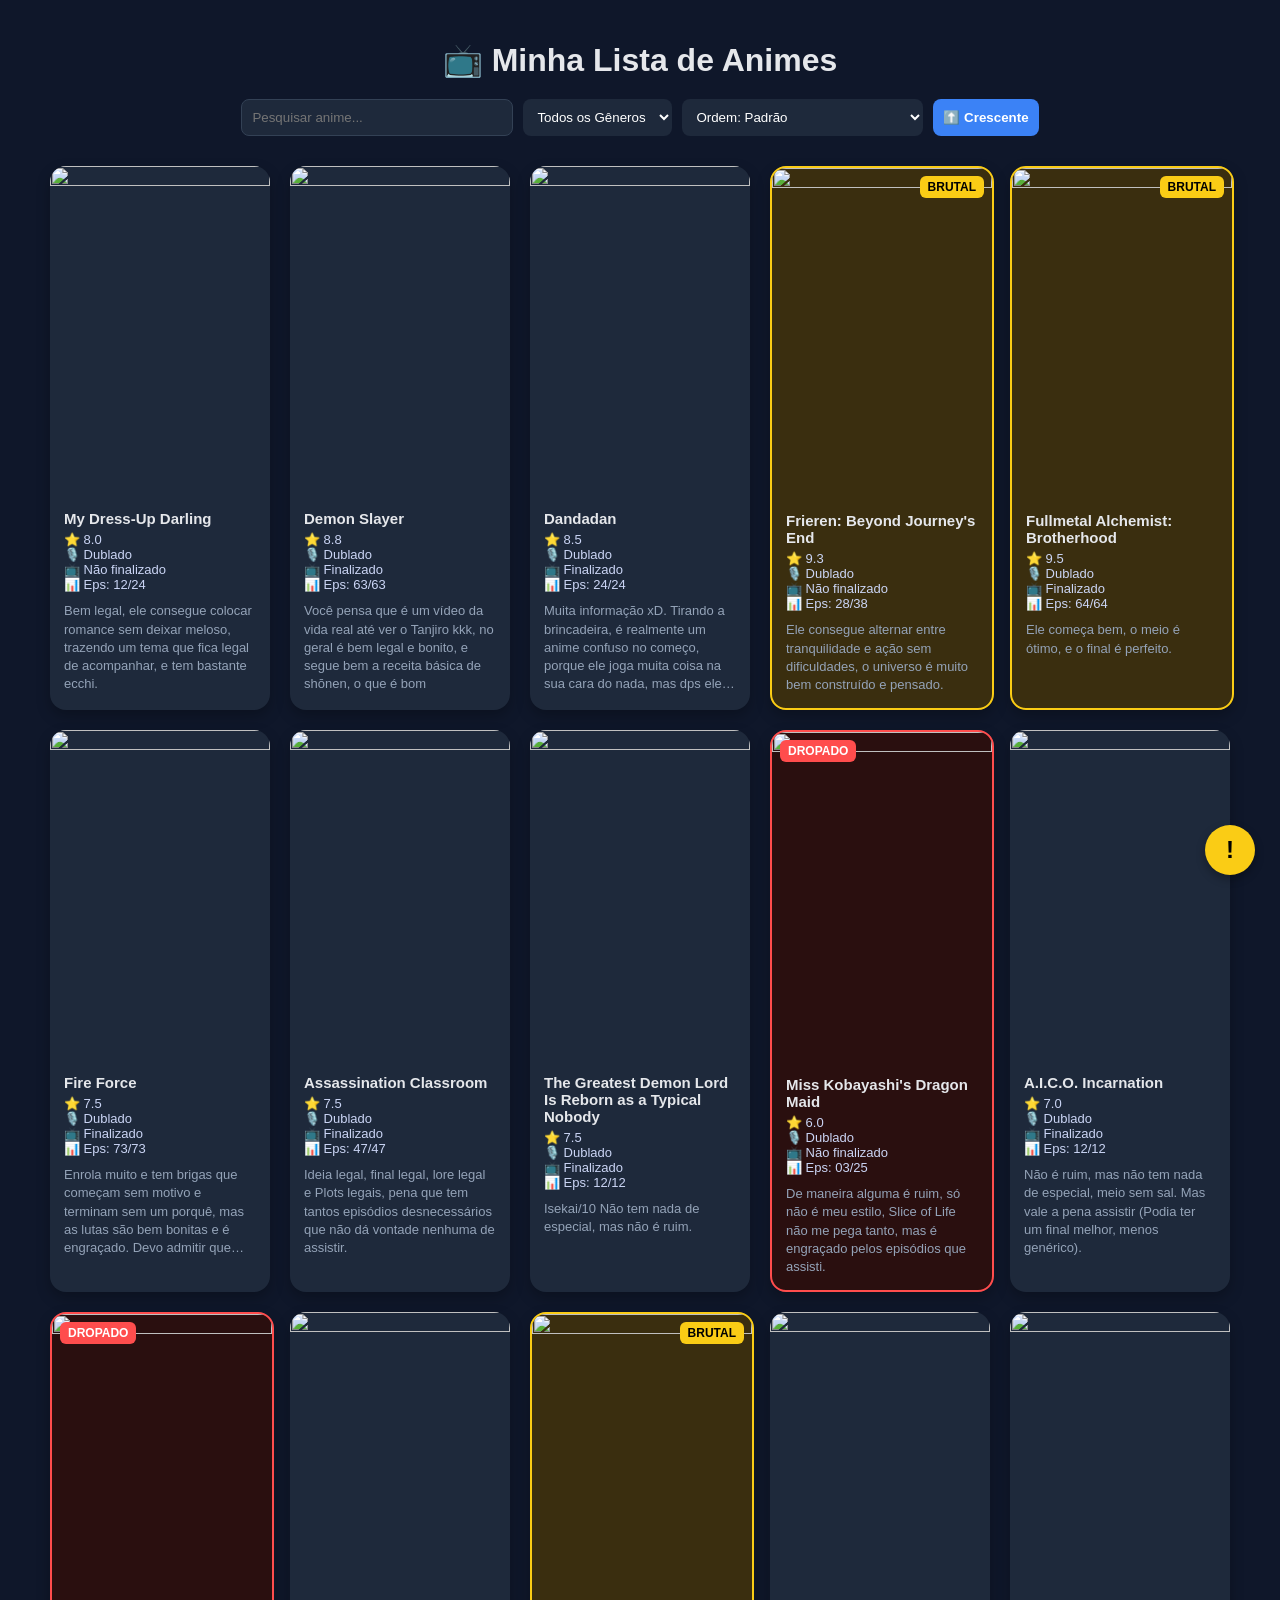
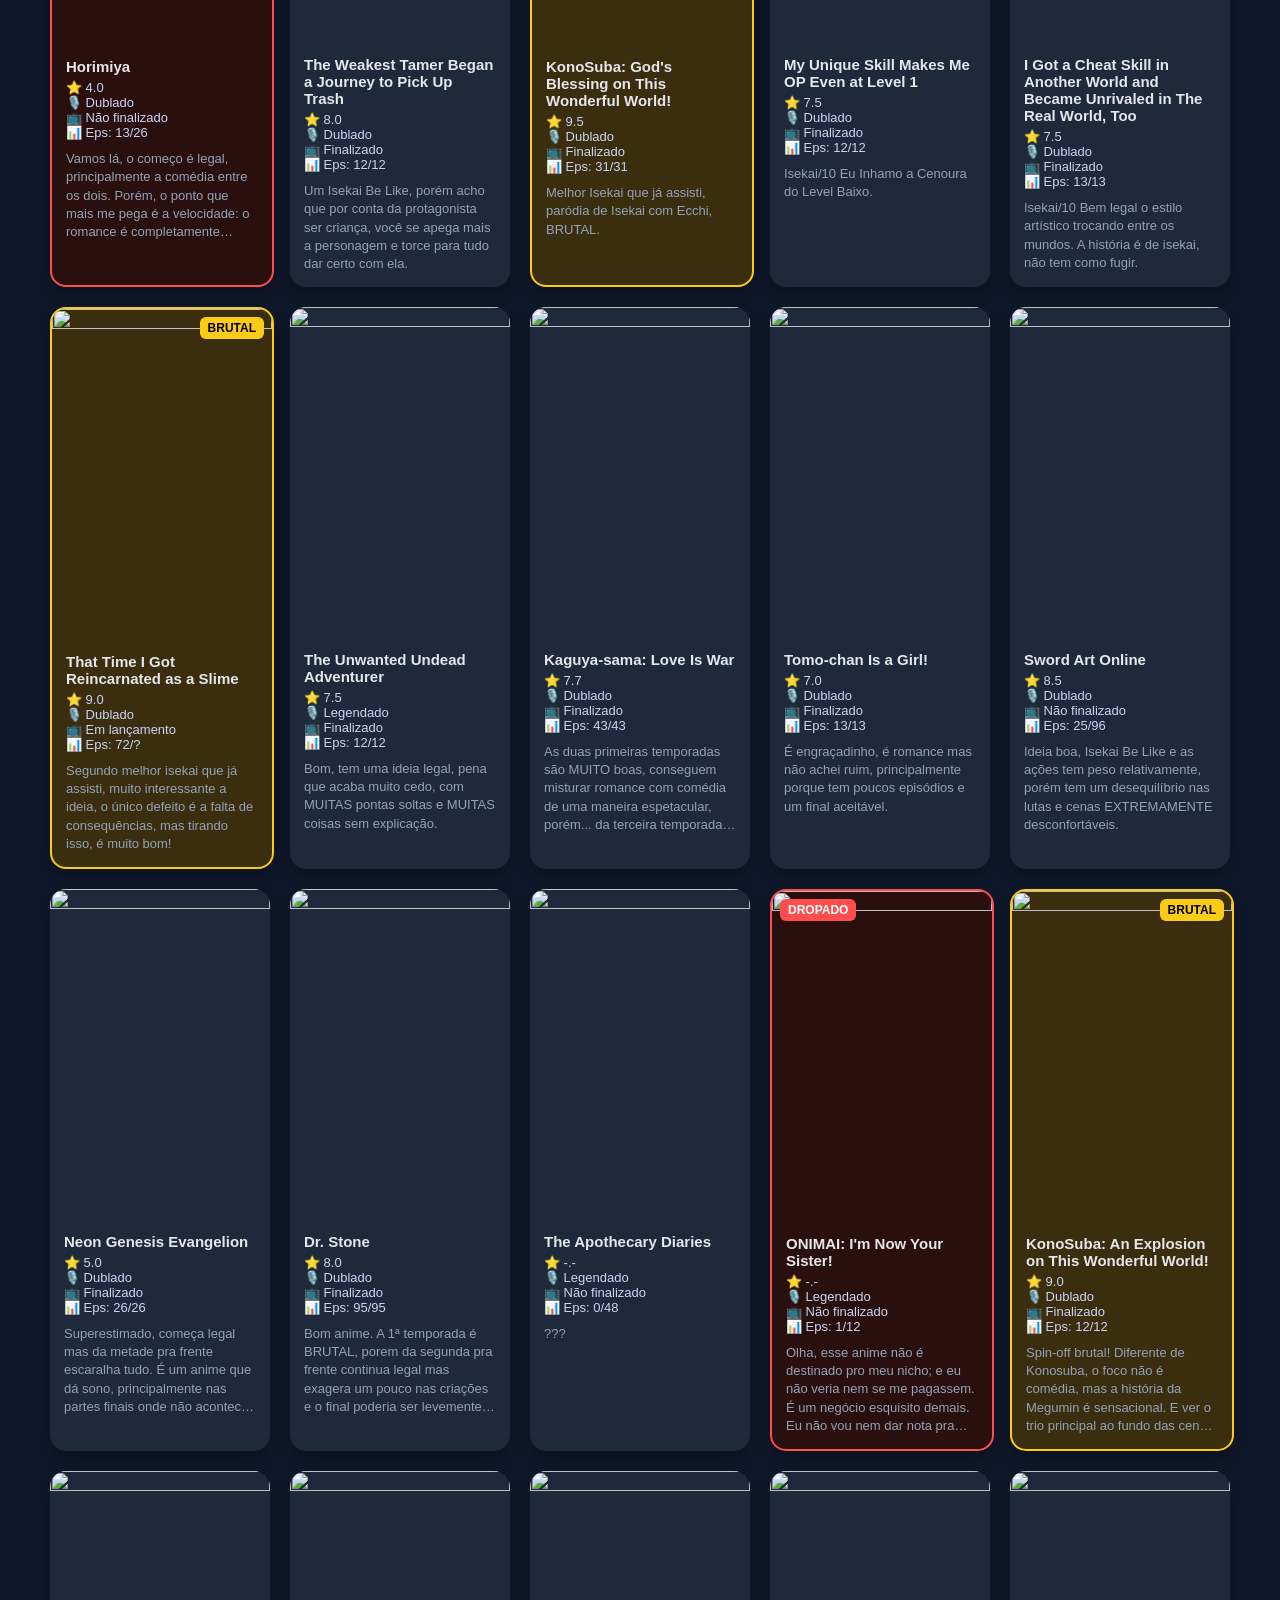
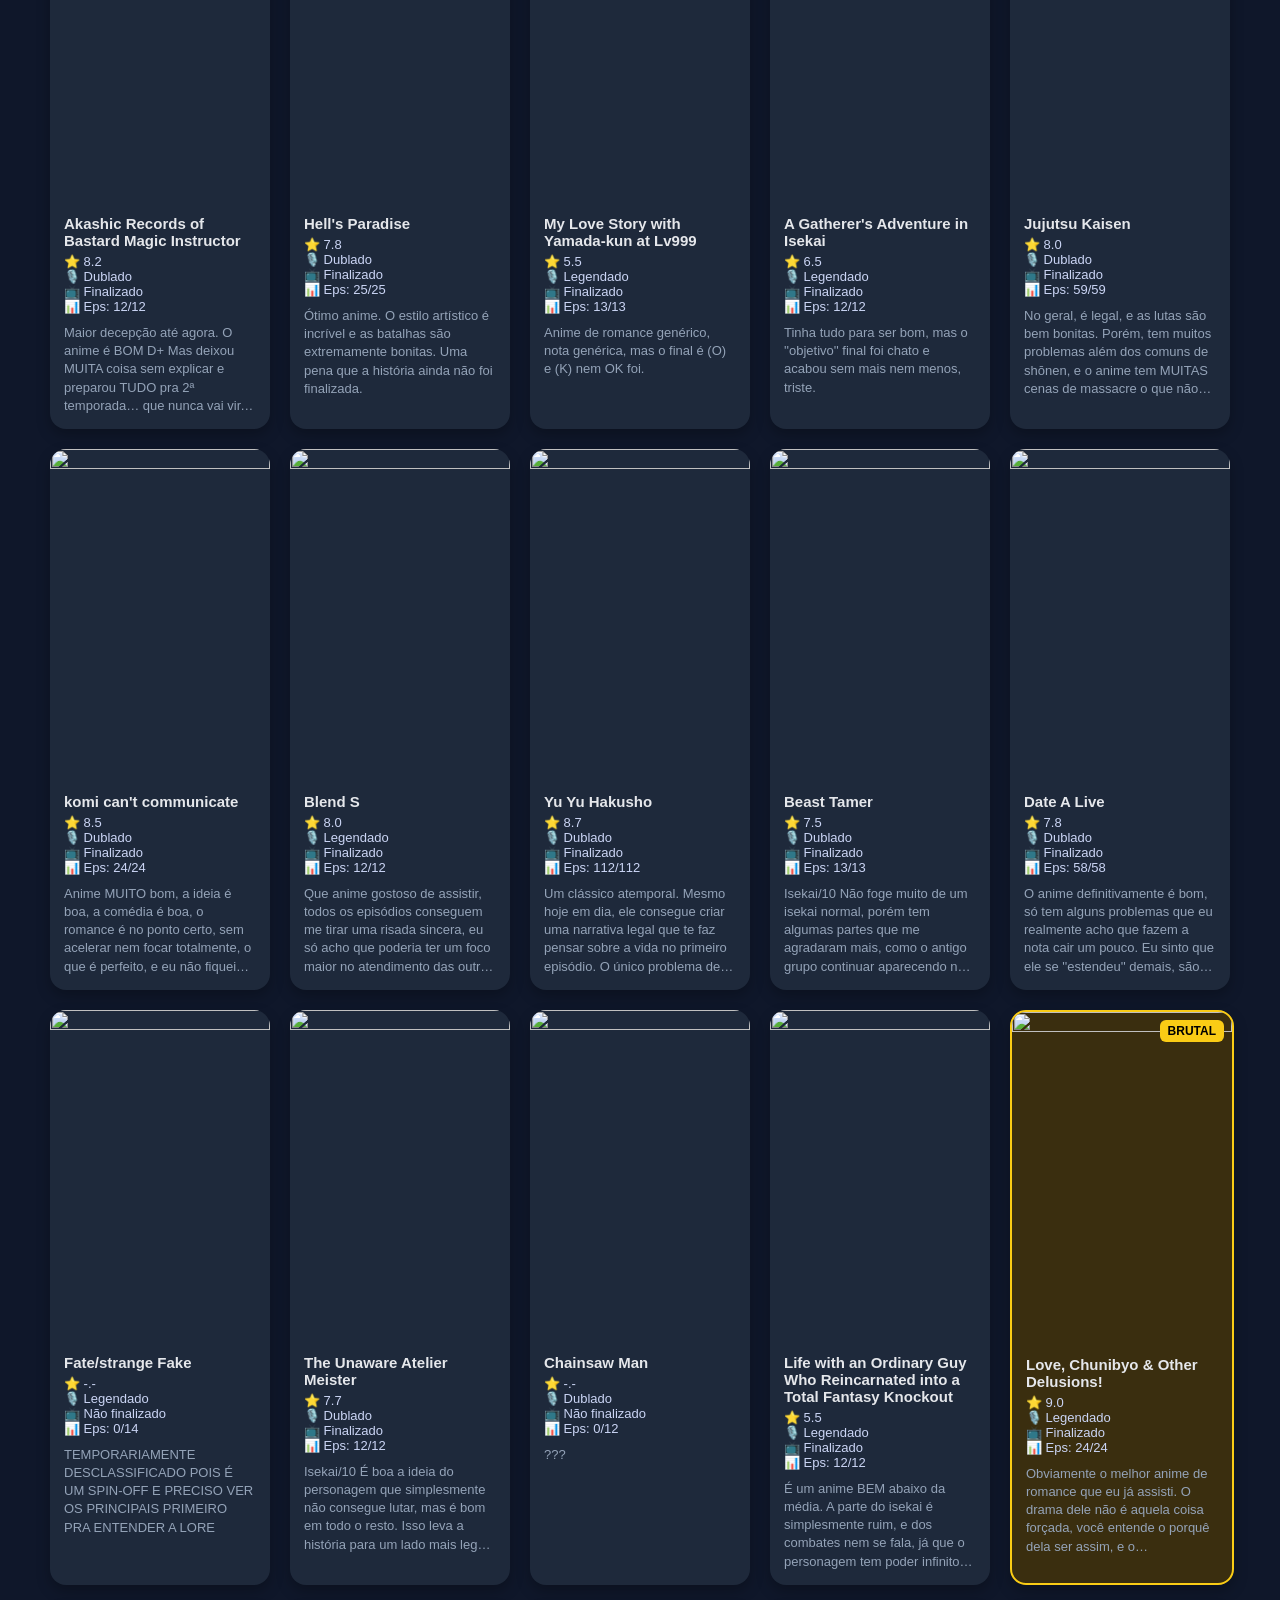
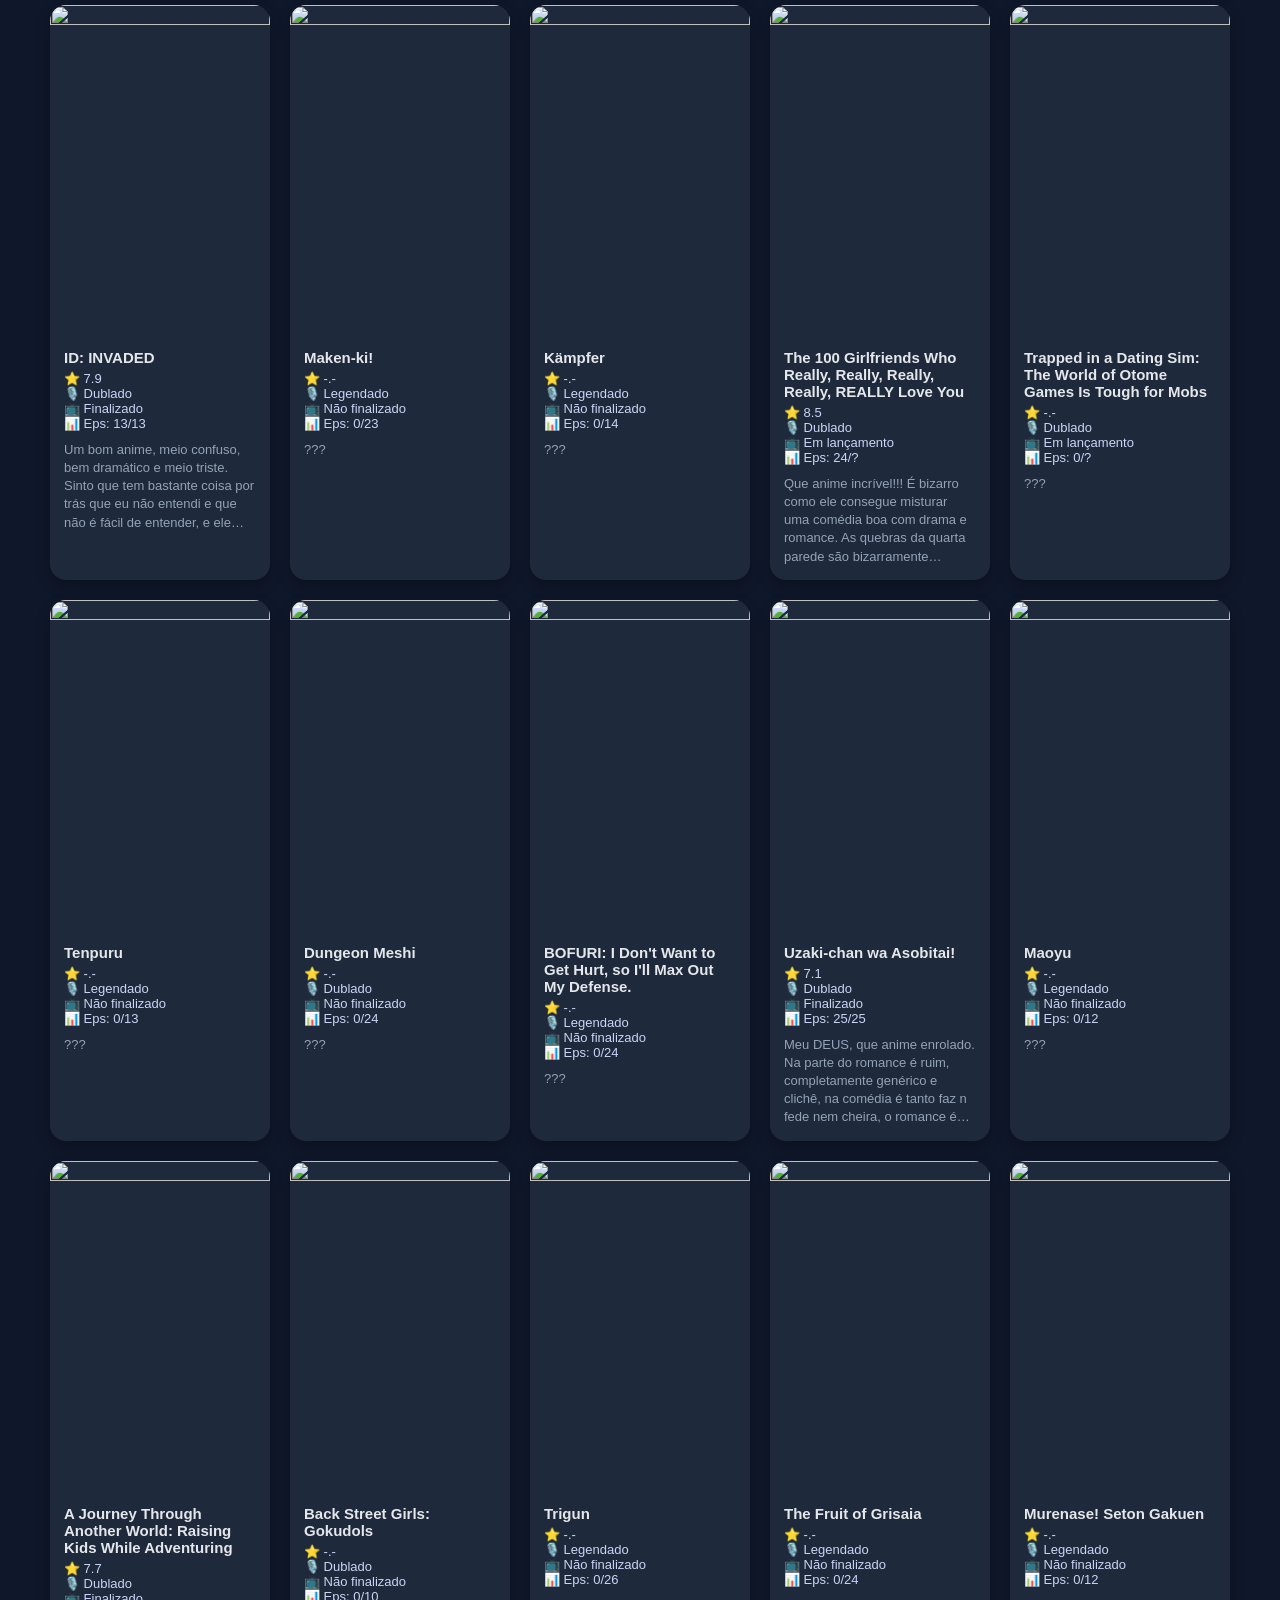
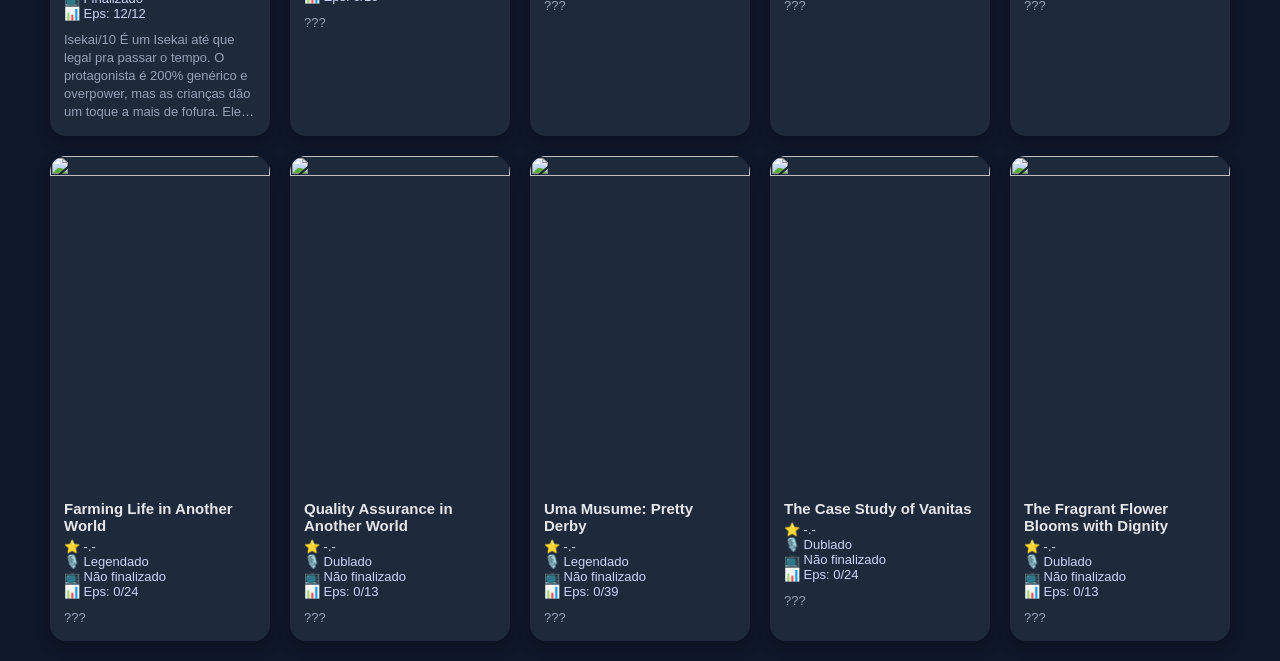
==== index.html @ 01184253 "Update index.html" ====
<!DOCTYPE html>
<html lang="pt-br">
<head>
<meta charset="UTF-8">
<title>Minha Lista de Animes</title>

<link rel="stylesheet" href="./style.css">

</head>

<body>

<h1>📺 Minha Lista de Animes</h1>

<div class="toolbar">
  <input type="text" id="search" placeholder="Pesquisar anime...">
  
  <select id="filtroGenero">
    <option value="">Todos os Gêneros</option>
    <option value="1">Romance</option>
    <option value="2">Ação</option>
    <option value="3">Ecchi</option>
    <option value="4">Comédia</option>
    <option value="5">Isekai</option>
    <option value="6">Drama</option>
    <option value="7">Fantasia</option>
    <option value="8">Sci-Fi</option>
    <option value="9">Slice of Life</option>
    <option value="10">Shounen</option>
  </select>

  <select id="tipoOrdem">
    <option value="padrao">Ordem: Padrão</option>
    <option value="nome">Ordem: Nome (A-Z)</option>
    <option value="nota">Ordem: Maior Nota</option>
    <option value="imdb">Ordem: Maior Nota IMDB</option>
    <option value="MyAnimeList">Ordem: Maior Nota My Anime List</option>  
  </select>

  <button id="ordem">⬆️ Crescente</button>
</div>

<div class="container"></div>

<div class="info-popup-wrapper">
  <div class="info-popout">
    <strong>📊 Estatísticas do Catálogo:</strong>
    <div id="estatisticasGerais" style="margin: 5px 0 15px 0; font-size: 13px; line-height: 1.4; color: #cbd5e1;"></div>
    <hr style="border: 0; border-top: 1px solid #334155; margin-bottom: 10px;">
    <strong>Aviso Importante:</strong><br>
    Todos os animes do catálogo foram escolhidos por recomendação ou por cortes no YouTube/Instagram, então não sou responsável por qualquer anime esquisito 🙂. Além disso, todas as notas e análises são exclusivamente pessoais. Eu posso não ter gostado de algum anime que você goste, mas isso não é ruim! É uma oportunidade! Converse comigo, mostre seus pontos de vista, ficaria feliz em bater um papo sobre! 🍷🗿 (Notas do IMDB e My Anime List pegas dia 17/08/26)
  </div>
  <div class="info-btn">!</div>
</div>

<div class="modal-overlay" id="animeModal">
  <div class="modal-content" id="modalContent">
    <button class="btn-fechar" onclick="fecharModal()">✕</button>
    <div class="modal-header" id="modalHeader"></div>
    <div class="modal-body">
      <div class="modal-title" id="modalTitle">Nome do Anime</div>
      <div class="modal-grid-info" id="modalGridInfo"></div>
      <div class="modal-review-title">✍️Minha Análise:</div>
      <div class="modal-desc" id="modalDesc">Descrição aqui...</div>
    </div>
  </div>
</div>

<script src="./animes.js"></script>
<script src="./script.js"></script>
  

</body>
</html>
---- style.css ----
body {
  font-family: Arial, sans-serif;
  background: #0f172a;
  color: #e5e7eb;
  margin: 0;
  padding: 20px;
}

h1 {
  text-align: center;
  margin-bottom: 20px;
}

.toolbar {
  display: flex;
  justify-content: center;
  gap: 10px;
  margin-bottom: 30px;
  flex-wrap: wrap;
}

input, select, button {
  padding: 10px;
  border-radius: 8px;
  border: none;
  background: #1e293b;
  color: white;
  outline: none;
}

input { width: 250px; border: 1px solid #334155; }
button { cursor: pointer; background: #3b82f6; font-weight: bold; }
button:hover { background: #2563eb; }

.container {
  display: grid;
  grid-template-columns: repeat(auto-fill, 220px);
  justify-content: center;
  gap: 20px;
}

.card {
  width: 220px;
  background: #1e293b;
  border-radius: 16px;
  overflow: hidden;
  transition:
    transform 0.25s ease,
    box-shadow 0.25s ease,
    border-color 0.25s ease;
  display: flex;
  flex-direction: column;
  position: relative;
  cursor: pointer;
  box-shadow: 0 6px 14px rgba(0,0,0,0.25);
}

.card:hover {
  transform: translateY(-6px) scale(1.03);
  box-shadow: 0 18px 30px rgba(0,0,0,0.45);

  z-index: 5;
}

.banner {
  width: 100%;
  aspect-ratio: 2 / 3;
  object-fit: cover;
}

.content {
  padding: 14px;
  display: flex;
  flex-direction: column;
  flex-grow: 1;
}

.title { font-size: 15px; font-weight: bold; }
.info { margin: 5px 0 10px 0; font-size: 13px; color: #cbd5f5; }
.desc {
  font-size: 13px;
  color: #94a3b8;
  line-height: 1.4;

  display: -webkit-box;
  -webkit-line-clamp: 5;
  -webkit-box-orient: vertical;
  overflow: hidden;
}

.card.dropado { 
  background: #2a0f0f; border: 2px solid #ff4d4d; }
.drop-label {
  position: absolute;
  top: 8px;
  left: 8px;
  background: #ff4d4d;
  color: #fff;
  font-weight: bold;
  padding: 4px 8px;
  border-radius: 6px;
  font-size: 12px;
  z-index: 10;
}

.card.brutal { 
  background: #3a2e0f; 
  border: 2px solid #facc15; 
}

.brutal-label {
  position: absolute;
  top: 8px;
  right: 8px;
  background: #facc15;
  color: #000;
  font-weight: bold;
  padding: 4px 8px;
  border-radius: 6px;
  font-size: 12px;
  z-index: 10;
}

.modal-overlay {
  position: fixed;
  top: 0;
  left: 0;
  width: 100%;
  height: 100%;
  background: rgba(0, 0, 0, 0.7);
  backdrop-filter: blur(8px);
  z-index: 1000;
  display: flex;
  justify-content: center;
  align-items: center;
  opacity: 0;
  pointer-events: none;
  transition: opacity 0.3s ease;
}

.modal-overlay.active {
  opacity: 1;
  pointer-events: all;
}

.modal-content {
  background: #1e293b;
  width: 90%;
  max-width: 550px;
  border-radius: 20px;
  box-shadow: 0 20px 40px rgba(0, 0, 0, 0.5);
  overflow: hidden;
  position: relative;
  transform: scale(0.9);
  transition: transform 0.3s ease;
  border: 2px solid #334155;
}

.modal-overlay.active .modal-content {
  transform: scale(1);
}

.modal-content.brutal-border { border-color: #facc15; }
.modal-content.dropado-border { border-color: #ff4d4d; }

.modal-header {
  width: 100%;
  height: 200px;
  background-size: cover;
  background-position: center;
  position: relative;
}

.modal-header::after {
  content: '';
  position: absolute;
  bottom: 0;
  left: 0;
  width: 100%;
  height: 100%;
  background: linear-gradient(transparent, #1e293b);
}

.btn-fechar {
  position: absolute;
  top: 15px;
  right: 15px;
  background: rgba(0, 0, 0, 0.5);
  border: none;
  color: white;
  font-size: 16px;
  font-weight: bold;
  width: 35px;
  height: 35px;
  border-radius: 50%;
  cursor: pointer;
  z-index: 10;
  
  display: inline-flex;
  align-items: center;
  justify-content: center;
  line-height: 1;
  padding: 0;
}

.btn-fechar:hover { 
  background: rgba(255, 77, 77, 0.6); 
}

.modal-body {
  padding: 25px;
  color: #e5e7eb;
}

.modal-title {
  font-size: 24px;
  font-weight: bold;
  margin-bottom: 15px;
}

.modal-grid-info {
  display: grid;
  grid-template-columns: 1fr 1fr;
  gap: 10px;
  background: rgba(15, 23, 42, 0.6);
  padding: 15px;
  border-radius: 12px;
  font-size: 14px;
  margin-bottom: 20px;
}

.modal-review-title {
  color: #facc15;
  font-weight: bold;
  font-size: 16px;
  margin-bottom: 8px;
}

.modal-desc {
  font-size: 14px;
  color: #cbd5e1;
  line-height: 1.6;
}

.info-popup-wrapper {
  position: fixed;
  bottom: 25px;
  right: 25px;
  z-index: 999;
  display: flex;
  align-items: center;
}

.info-btn {
  width: 50px;
  height: 50px;
  background-color: #facc15;
  color: #000;
  border-radius: 50%;
  display: flex;
  justify-content: center;
  align-items: center;
  font-size: 24px;
  font-weight: bold;
  cursor: pointer;
  box-shadow: 0 4px 10px rgba(0, 0, 0, 0.3);
  transition: transform 0.2s;
}

.info-popout {
  position: absolute;
  bottom: 60px;
  right: 0;
  width: 280px;
  background: #1e293b;
  color: #e5e7eb;
  padding: 15px;
  border-radius: 12px;
  border: 2px solid #facc15;
  box-shadow: 0 10px 25px rgba(0,0,0,0.5);
  font-size: 14px;
  line-height: 1.5;
  
  opacity: 0;
  visibility: hidden;
  transform: translateY(10px);
  transition: opacity 0.3s, transform 0.3s, visibility 0.3s;
}

.info-popup-wrapper:hover .info-popout {
  opacity: 1;
  visibility: visible;
  transform: translateY(0);
}

.info-popup-wrapper:hover .info-btn {
  transform: scale(1.1);
}

.progress-container {
  grid-column: span 2;
  margin: 15px 0 25px 0;
  position: relative;
}

.progress-labels {
  display: flex;
  justify-content: space-between;
  font-size: 13px;
  font-weight: bold;
  color: #cbd5e1;
  margin-bottom: 6px;
}

.progress-bar-bg {
  width: 100%;
  height: 12px;
  background: #334155;
  border-radius: 6px;
  overflow: visible;
  position: relative;
  box-shadow: inset 0 2px 4px rgba(0, 0, 0, 0.3);
}

.progress-bar-fill {
  height: 100%;
  background: #3b82f6;
  border-radius: 6px;
  transition: width 0.5s ease-out;
  box-shadow: 0 0 8px rgba(59, 130, 246, 0.5);
}

.progress-percentage-floating {
  position: absolute;
  top: 16px;
  transform: translateX(-50%);
  font-size: 12px;
  font-weight: bold;
  color: #cbd5e1;
  transition: left 0.5s ease-out;
}

.modal-content.brutal-border .progress-bar-fill {
  background: #facc15;
  box-shadow: 0 0 8px rgba(250, 204, 21, 0.5);
}
.modal-content.brutal-border .progress-percentage-floating {
  color: #facc15;
}

.modal-content.dropado-border .progress-bar-fill {
  background: #ff4d4d;
  box-shadow: 0 0 8px rgba(255, 77, 77, 0.5);
}
.modal-content.dropado-border .progress-percentage-floating {
  color: #ff4d4d;
}

.modal-genres-wrapper {
  grid-column: span 2;
  margin-bottom: 15px;
}

.modal-genres-title {
  font-size: 14px;
  font-weight: bold;
  color: #cbd5e1;
  margin-bottom: 8px;
}

.modal-genres-list {
  display: flex;
  flex-wrap: wrap;
  gap: 8px;
}

.genre-tag {
  background: #334155;
  color: #f8fafc;
  padding: 4px 10px;
  border-radius: 6px;
  font-size: 12px;
  font-weight: bold;
  border: 1px solid #475569;
}

.modal-content {
  overflow: visible;
}

.modal-header {
  border-radius: 18px 18px 0 0;
  overflow: hidden;
}

.notas-laterais {
  position: absolute;
  left: 100%;
  top: 250px;
  display: flex;
  align-items: stretch;
  z-index: 5;
  font-size: 13px;
}

.notas-conteudo {
  width: 0;
  overflow: hidden;
  background: #172033;
  border-top: 2px solid #334155;
  border-bottom: 2px solid #334155;
  border-radius: 0;
  transition: width 0.35s ease;
  box-shadow: 8px 8px 20px rgba(0, 0, 0, 0.35);
}

.notas-laterais:hover .notas-conteudo {
  width: 240px;
}

.notas-aba {
  width: 38px;
  min-height: 170px;
  background: #1e293b;
  border: 2px solid #334155;
  border-left: none;
  border-radius: 0 10px 10px 0;
  display: flex;
  justify-content: center;
  align-items: center;
  cursor: pointer;
  color: #e5e7eb;
  font-weight: bold;
  transition:
    background 0.25s ease,
    border-color 0.25s ease;
}

.notas-aba span {
  writing-mode: vertical-rl;
  text-orientation: upright;
  letter-spacing: 2px;
  white-space: nowrap;
}

.notas-laterais:hover .notas-aba {
  background: #263449;
  border-color: #475569;
}

.notas-secao {
  width: 240px;
  box-sizing: border-box;
  padding: 14px 15px;
}

.notas-secao + .notas-secao {
  border-top: 1px solid #334155;
}

.notas-secao-titulo {
  color: #f8fafc;
  font-size: 14px;
  font-weight: bold;
  margin-bottom: 10px;
  white-space: nowrap;
}

.nota-item {
  display: flex;
  justify-content: space-between;
  align-items: center;
  gap: 10px;
  color: #cbd5e1;
  padding: 4px 0;
  white-space: nowrap;
}

.nota-item span {
  overflow: hidden;
  text-overflow: ellipsis;
  white-space: nowrap;
  min-width: 0;
  flex: 1;
}

.nota-item strong {
  color: #facc15;
  font-size: 14px;
  flex-shrink: 0;
}
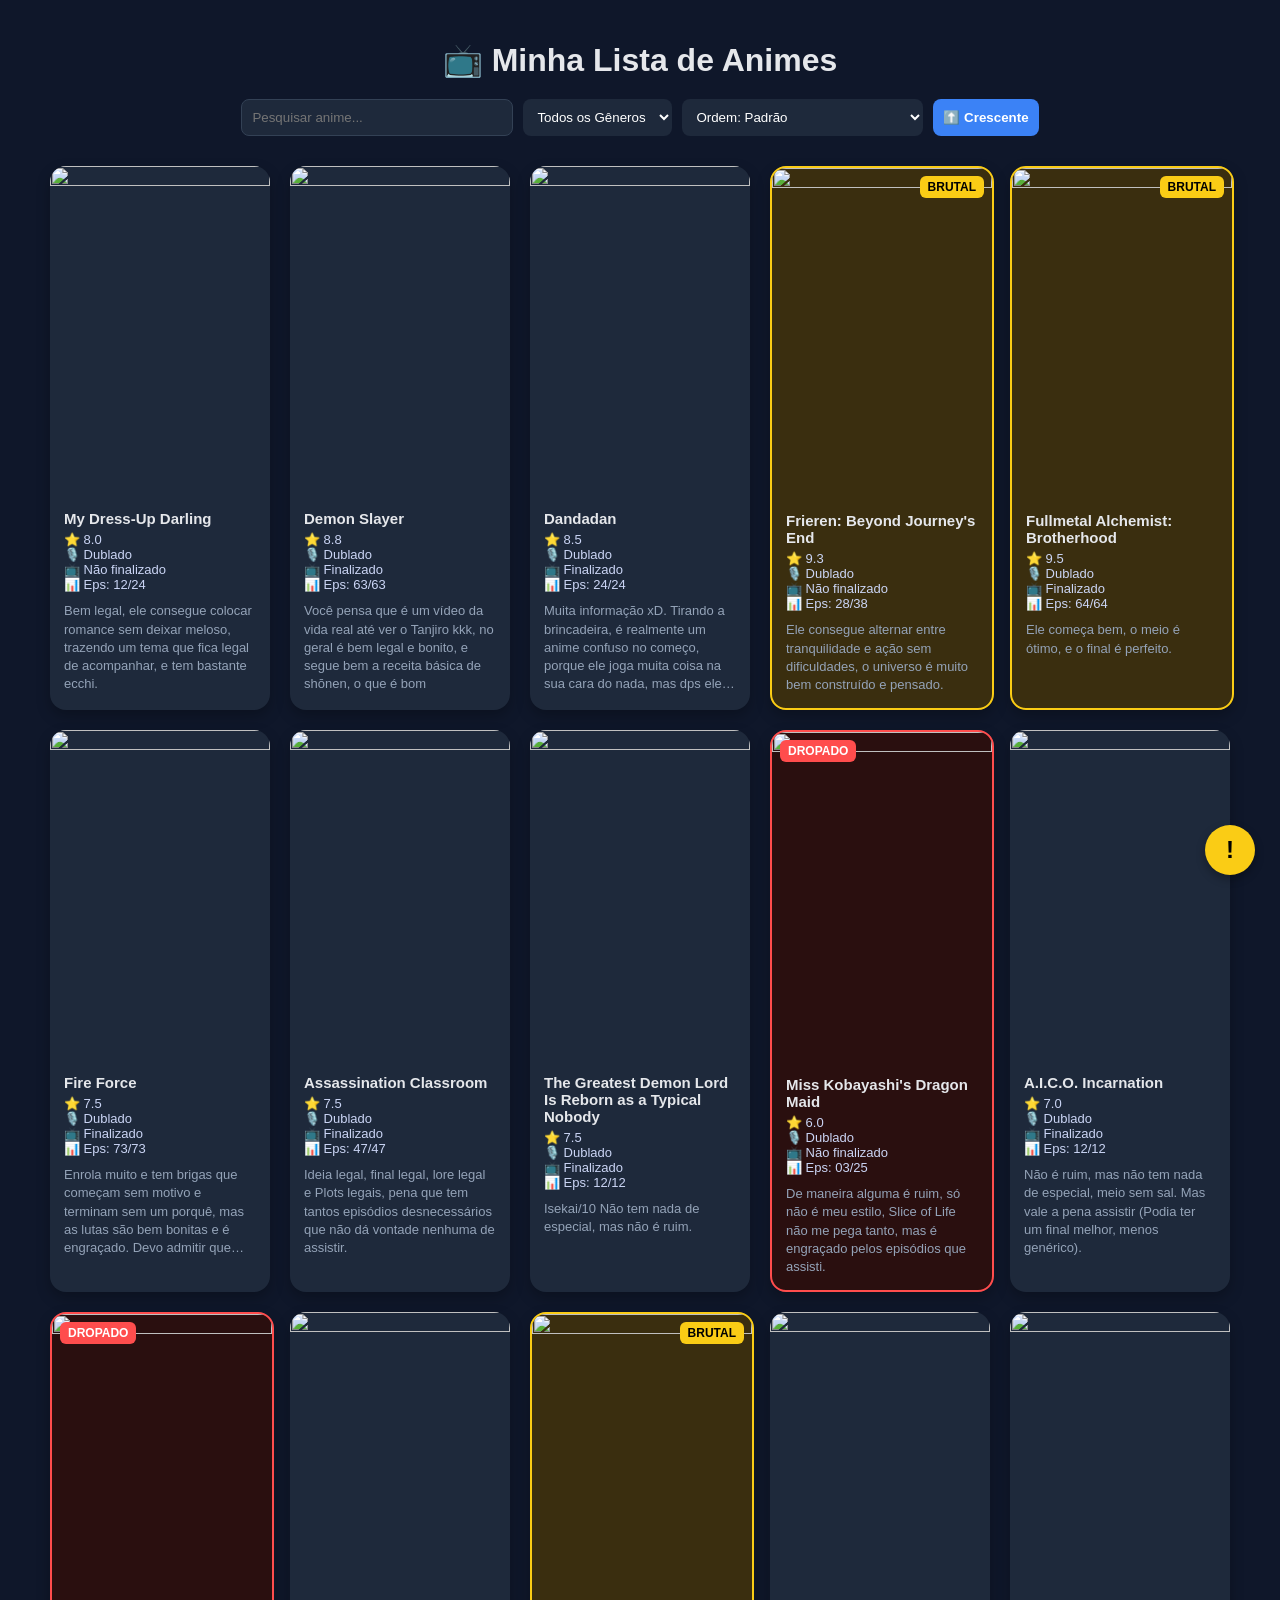
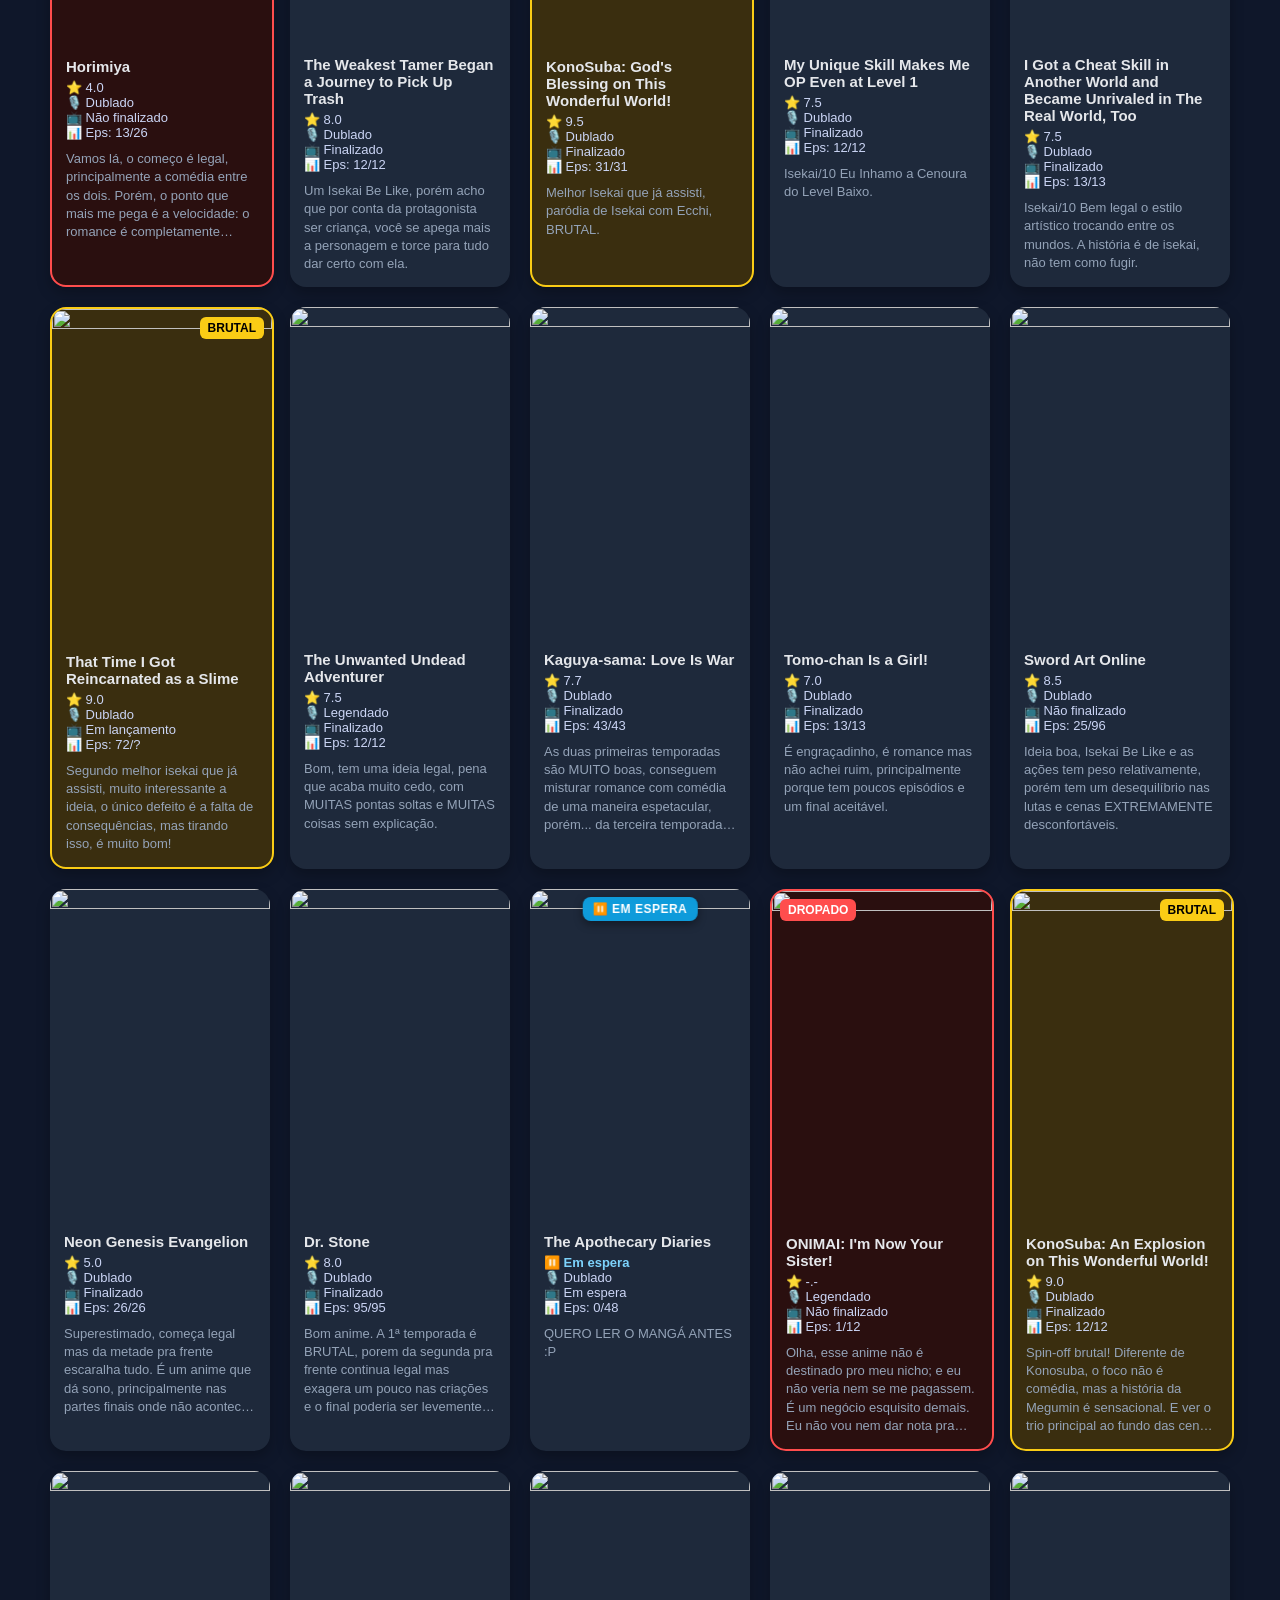
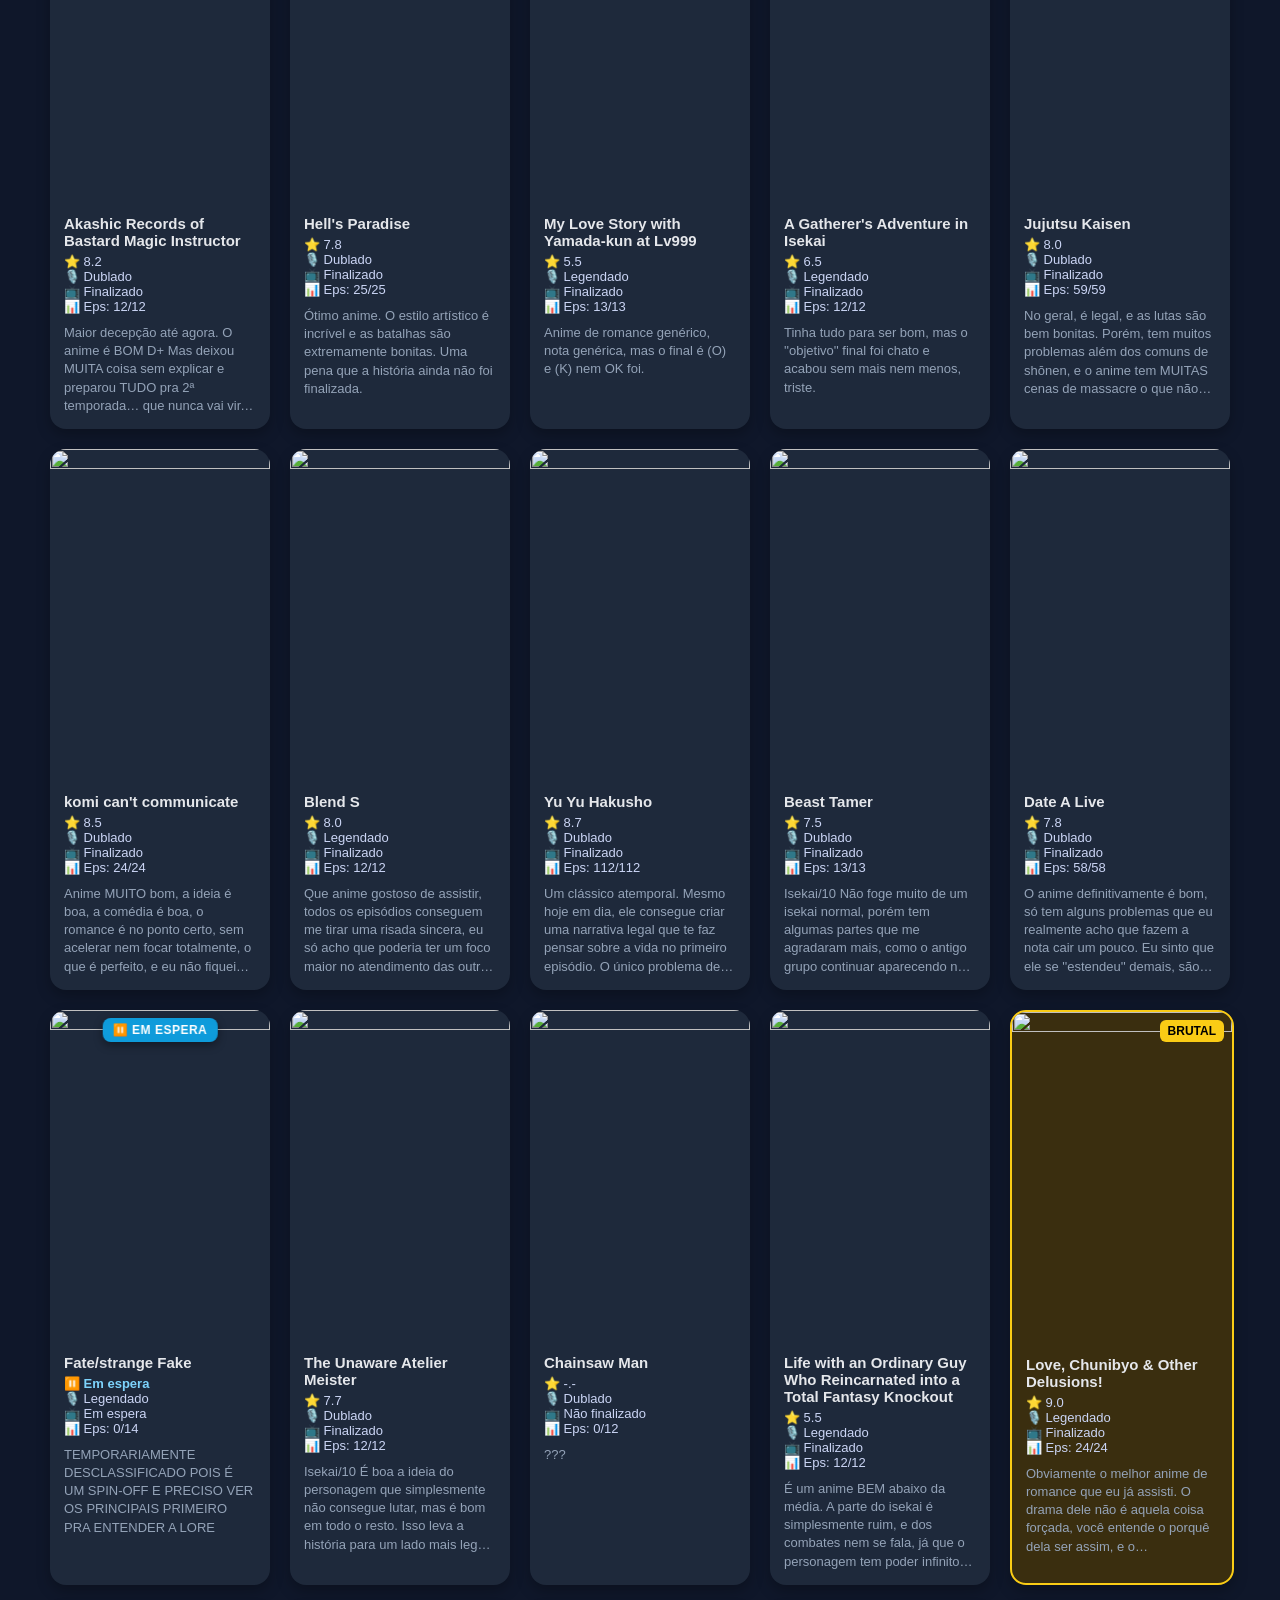
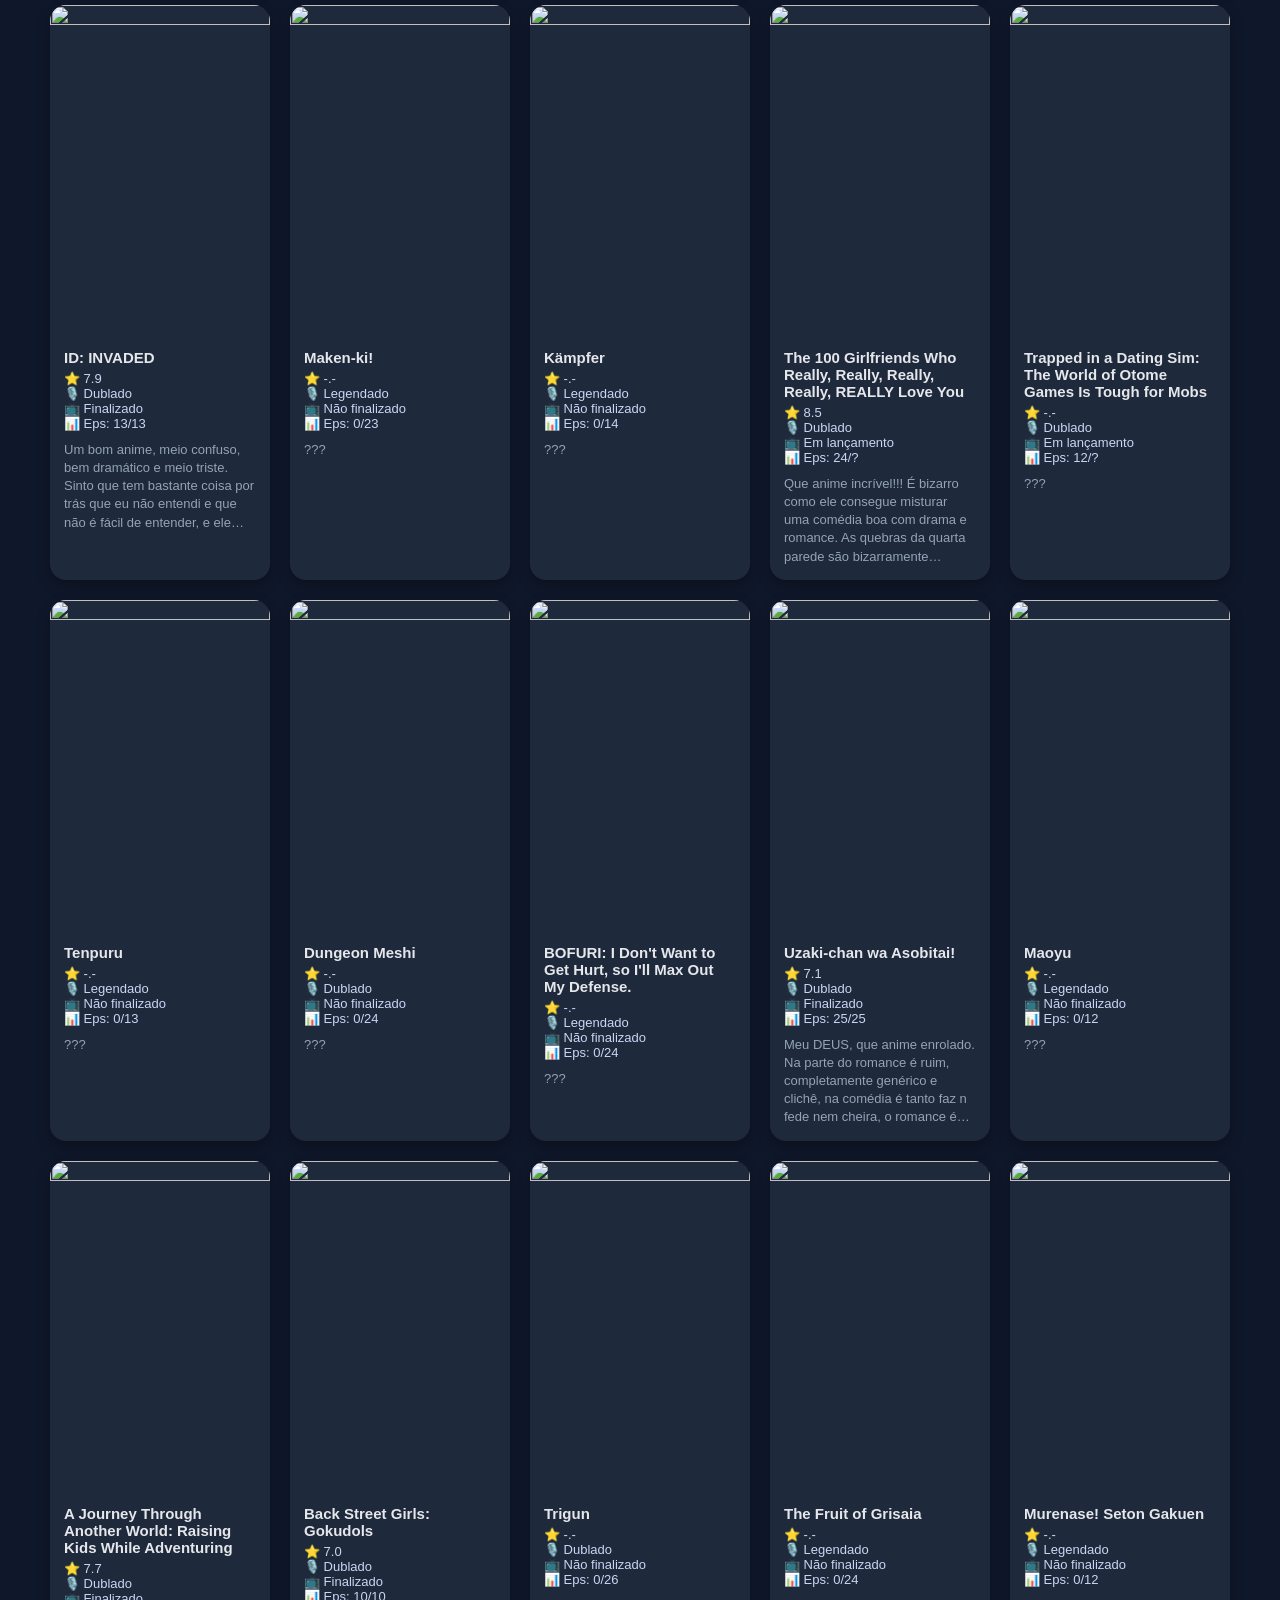
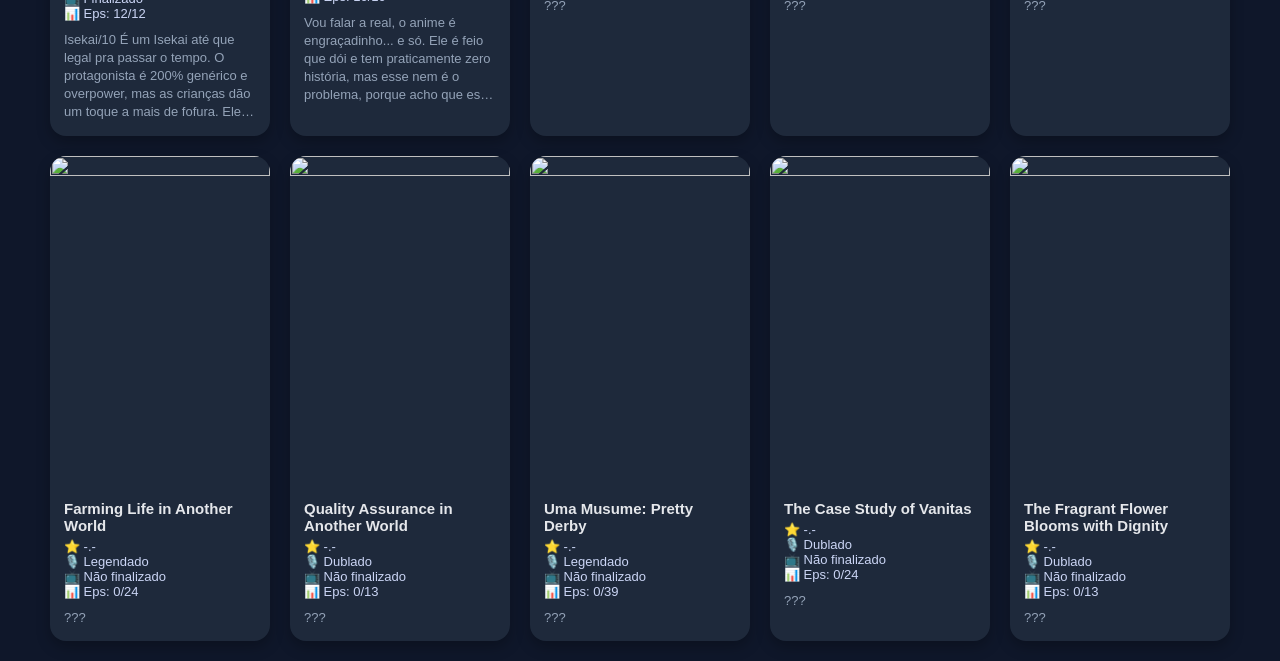
==== commit 7446bf24: "Update index.html" ====
--- a/index.html
+++ b/index.html
@@ -27,6 +27,16 @@
     <option value="8">Sci-Fi</option>
     <option value="9">Slice of Life</option>
     <option value="10">Shounen</option>
+    <option value="11">Aventura</option>
+    <option value="12">Sobrenatural</option>
+    <option value="13">Mistério</option>
+    <option value="14">Psicológico</option>
+    <option value="15">Harem</option>
+    <option value="16">Terror</option>
+    <option value="17">Mecha</option>
+    <option value="18">Esportes</option>
+    <option value="19">Musica</option>
+    <option value="20">Escolar</option>
   </select>
 
   <select id="tipoOrdem">
--- a/style.css
+++ b/style.css
@@ -119,6 +119,49 @@
   border-radius: 6px;
   font-size: 12px;
   z-index: 10;
+}
+
+/* ===== EM ESPERA ===== */
+
+.card.em-espera {
+  border: 2px solid #38bdf8;
+  background: #142131;
+}
+
+.espera-label {
+  position: absolute;
+  top: 8px;
+  left: 50%;
+  transform: translateX(-50%);
+
+  background: rgba(14, 165, 233, 0.92);
+  color: #fff;
+
+  font-weight: bold;
+  padding: 5px 10px;
+  border-radius: 8px;
+
+  font-size: 12px;
+  letter-spacing: 0.5px;
+
+  z-index: 10;
+
+  box-shadow: 0 3px 10px rgba(0, 0, 0, 0.4);
+  backdrop-filter: blur(4px);
+
+  white-space: nowrap;
+}
+
+.nota-espera {
+  color: #7dd3fc;
+  font-weight: bold;
+}
+
+.modal-content.espera-border {
+  border-color: #38bdf8;
+  box-shadow:
+    0 20px 40px rgba(0, 0, 0, 0.5),
+    0 0 25px rgba(56, 189, 248, 0.15);
 }
 
 .modal-overlay {
@@ -488,4 +531,4 @@
   color: #facc15;
   font-size: 14px;
   flex-shrink: 0;
-}+}
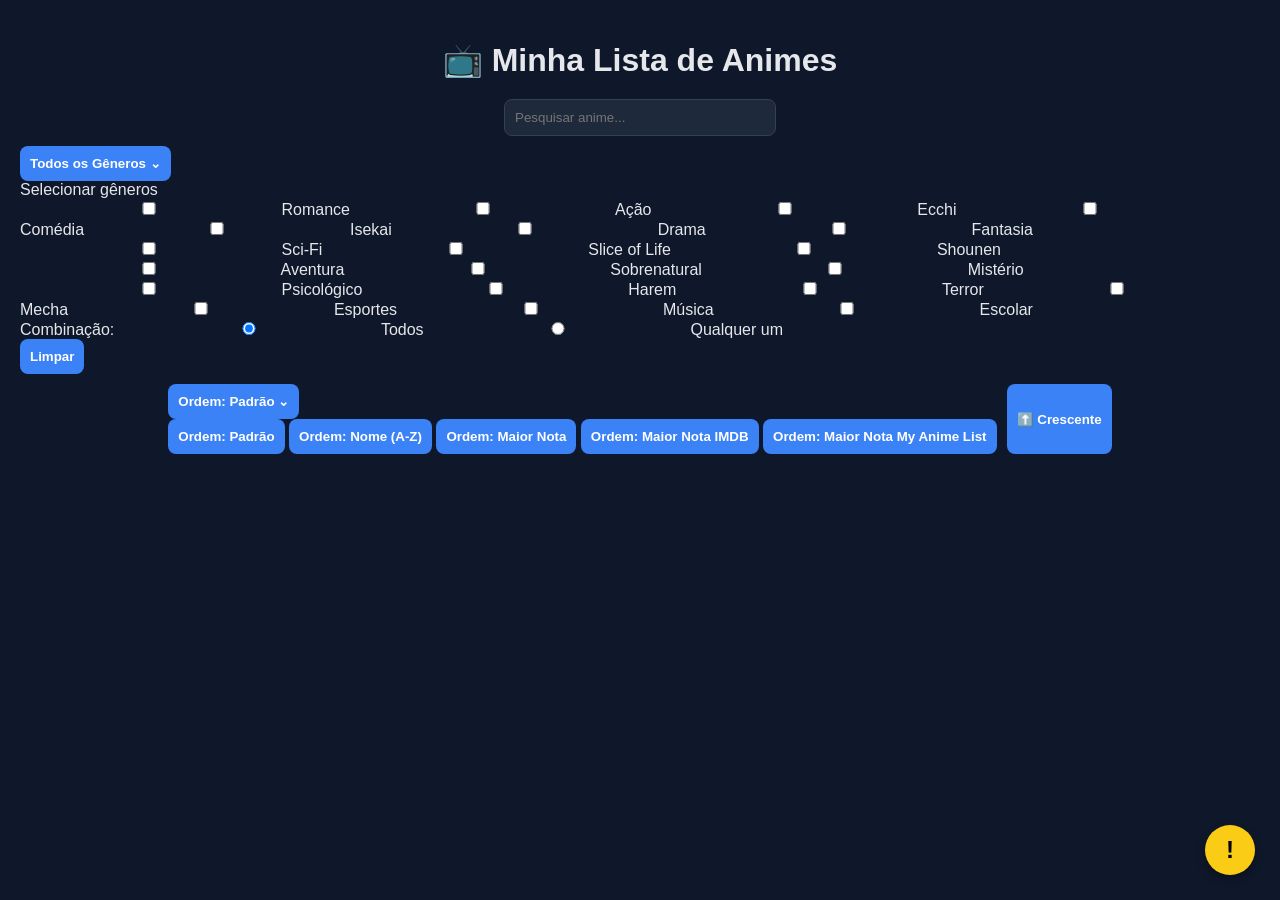
==== commit 3ccf7061: "Update index.html" ====
--- a/index.html
+++ b/index.html
@@ -14,38 +14,211 @@
 
 <div class="toolbar">
   <input type="text" id="search" placeholder="Pesquisar anime...">
-  
-  <select id="filtroGenero">
-    <option value="">Todos os Gêneros</option>
-    <option value="1">Romance</option>
-    <option value="2">Ação</option>
-    <option value="3">Ecchi</option>
-    <option value="4">Comédia</option>
-    <option value="5">Isekai</option>
-    <option value="6">Drama</option>
-    <option value="7">Fantasia</option>
-    <option value="8">Sci-Fi</option>
-    <option value="9">Slice of Life</option>
-    <option value="10">Shounen</option>
-    <option value="11">Aventura</option>
-    <option value="12">Sobrenatural</option>
-    <option value="13">Mistério</option>
-    <option value="14">Psicológico</option>
-    <option value="15">Harem</option>
-    <option value="16">Terror</option>
-    <option value="17">Mecha</option>
-    <option value="18">Esportes</option>
-    <option value="19">Musica</option>
-    <option value="20">Escolar</option>
-  </select>
-
-  <select id="tipoOrdem">
-    <option value="padrao">Ordem: Padrão</option>
-    <option value="nome">Ordem: Nome (A-Z)</option>
-    <option value="nota">Ordem: Maior Nota</option>
-    <option value="imdb">Ordem: Maior Nota IMDB</option>
-    <option value="MyAnimeList">Ordem: Maior Nota My Anime List</option>  
-  </select>
+
+  <!-- FILTRO DE GÊNEROS -->
+  <div class="custom-dropdown genre-dropdown" id="genreDropdown">
+
+    <button type="button" class="dropdown-trigger" id="genreTrigger">
+      <span id="genreTriggerText">Todos os Gêneros</span>
+      <span class="dropdown-arrow">⌄</span>
+    </button>
+
+    <div class="dropdown-panel genre-panel" id="genrePanel">
+
+      <div class="genre-panel-title">Selecionar gêneros</div>
+
+      <div class="genre-grid">
+
+        <label class="genre-option">
+          <input type="checkbox" value="1">
+          <span>Romance</span>
+        </label>
+
+        <label class="genre-option">
+          <input type="checkbox" value="2">
+          <span>Ação</span>
+        </label>
+
+        <label class="genre-option">
+          <input type="checkbox" value="3">
+          <span>Ecchi</span>
+        </label>
+
+        <label class="genre-option">
+          <input type="checkbox" value="4">
+          <span>Comédia</span>
+        </label>
+
+        <label class="genre-option">
+          <input type="checkbox" value="5">
+          <span>Isekai</span>
+        </label>
+
+        <label class="genre-option">
+          <input type="checkbox" value="6">
+          <span>Drama</span>
+        </label>
+
+        <label class="genre-option">
+          <input type="checkbox" value="7">
+          <span>Fantasia</span>
+        </label>
+
+        <label class="genre-option">
+          <input type="checkbox" value="8">
+          <span>Sci-Fi</span>
+        </label>
+
+        <label class="genre-option">
+          <input type="checkbox" value="9">
+          <span>Slice of Life</span>
+        </label>
+
+        <label class="genre-option">
+          <input type="checkbox" value="10">
+          <span>Shounen</span>
+        </label>
+
+        <label class="genre-option">
+          <input type="checkbox" value="11">
+          <span>Aventura</span>
+        </label>
+
+        <label class="genre-option">
+          <input type="checkbox" value="12">
+          <span>Sobrenatural</span>
+        </label>
+
+        <label class="genre-option">
+          <input type="checkbox" value="13">
+          <span>Mistério</span>
+        </label>
+
+        <label class="genre-option">
+          <input type="checkbox" value="14">
+          <span>Psicológico</span>
+        </label>
+
+        <label class="genre-option">
+          <input type="checkbox" value="15">
+          <span>Harem</span>
+        </label>
+
+        <label class="genre-option">
+          <input type="checkbox" value="16">
+          <span>Terror</span>
+        </label>
+
+        <label class="genre-option">
+          <input type="checkbox" value="17">
+          <span>Mecha</span>
+        </label>
+
+        <label class="genre-option">
+          <input type="checkbox" value="18">
+          <span>Esportes</span>
+        </label>
+
+        <label class="genre-option">
+          <input type="checkbox" value="19">
+          <span>Música</span>
+        </label>
+
+        <label class="genre-option">
+          <input type="checkbox" value="20">
+          <span>Escolar</span>
+        </label>
+
+      </div>
+
+      <div class="genre-footer">
+
+        <div class="genre-mode">
+          <span class="genre-mode-title">Combinação:</span>
+
+          <label>
+            <input
+              type="radio"
+              name="genreMode"
+              value="all"
+              checked
+            >
+            Todos
+          </label>
+
+          <label>
+            <input
+              type="radio"
+              name="genreMode"
+              value="any"
+            >
+            Qualquer um
+          </label>
+        </div>
+
+        <button type="button" id="clearGenres" class="clear-genres">
+          Limpar
+        </button>
+
+      </div>
+
+    </div>
+  </div>
+
+
+  <!-- ORDEM -->
+  <div class="custom-dropdown order-dropdown" id="orderDropdown">
+
+    <button type="button" class="dropdown-trigger" id="orderTrigger">
+      <span id="orderTriggerText">Ordem: Padrão</span>
+      <span class="dropdown-arrow">⌄</span>
+    </button>
+
+    <div class="dropdown-panel order-panel" id="orderPanel">
+
+      <button
+        type="button"
+        class="order-option active"
+        data-value="padrao"
+      >
+        Ordem: Padrão
+      </button>
+
+      <button
+        type="button"
+        class="order-option"
+        data-value="nome"
+      >
+        Ordem: Nome (A-Z)
+      </button>
+
+      <button
+        type="button"
+        class="order-option"
+        data-value="nota"
+      >
+        Ordem: Maior Nota
+      </button>
+
+      <button
+        type="button"
+        class="order-option"
+        data-value="imdb"
+      >
+        Ordem: Maior Nota IMDB
+      </button>
+
+      <button
+        type="button"
+        class="order-option"
+        data-value="myAnimeList"
+      >
+        Ordem: Maior Nota My Anime List
+      </button>
+
+    </div>
+  </div>
+
 
   <button id="ordem">⬆️ Crescente</button>
 </div>
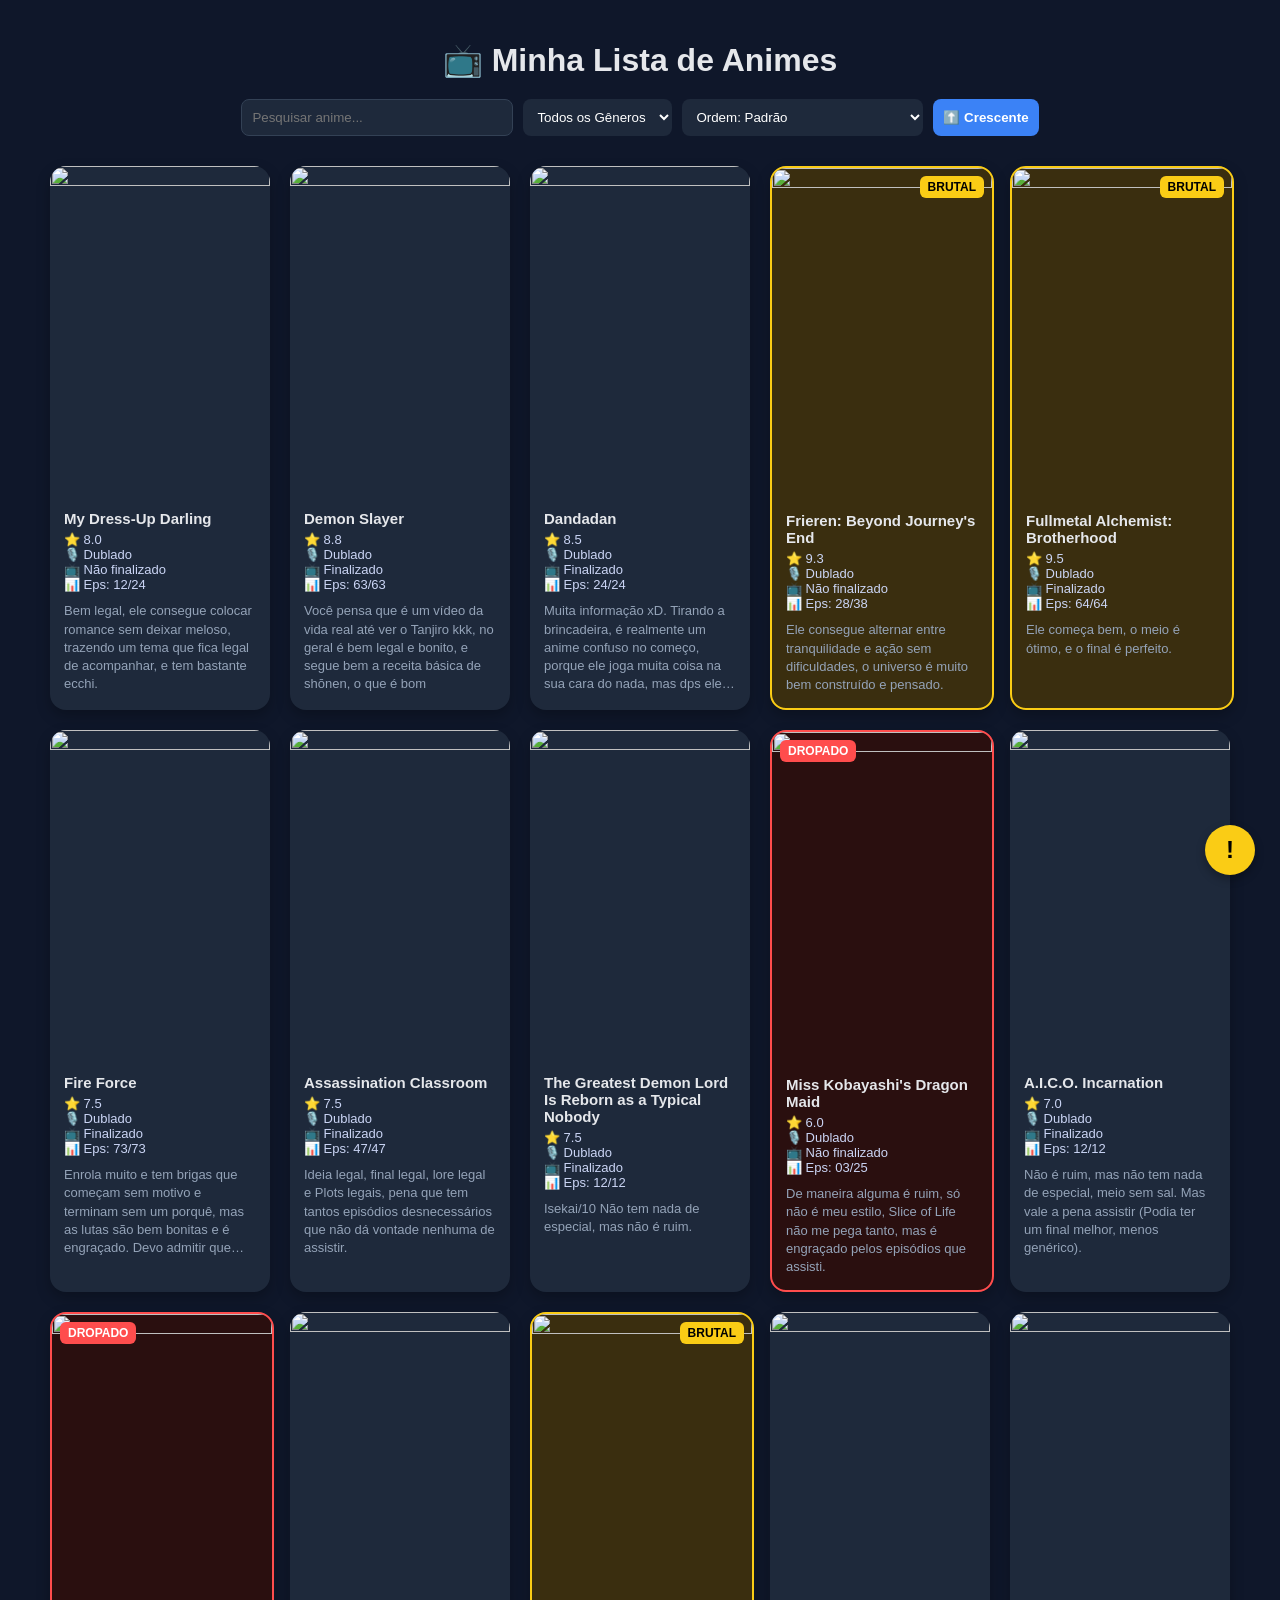
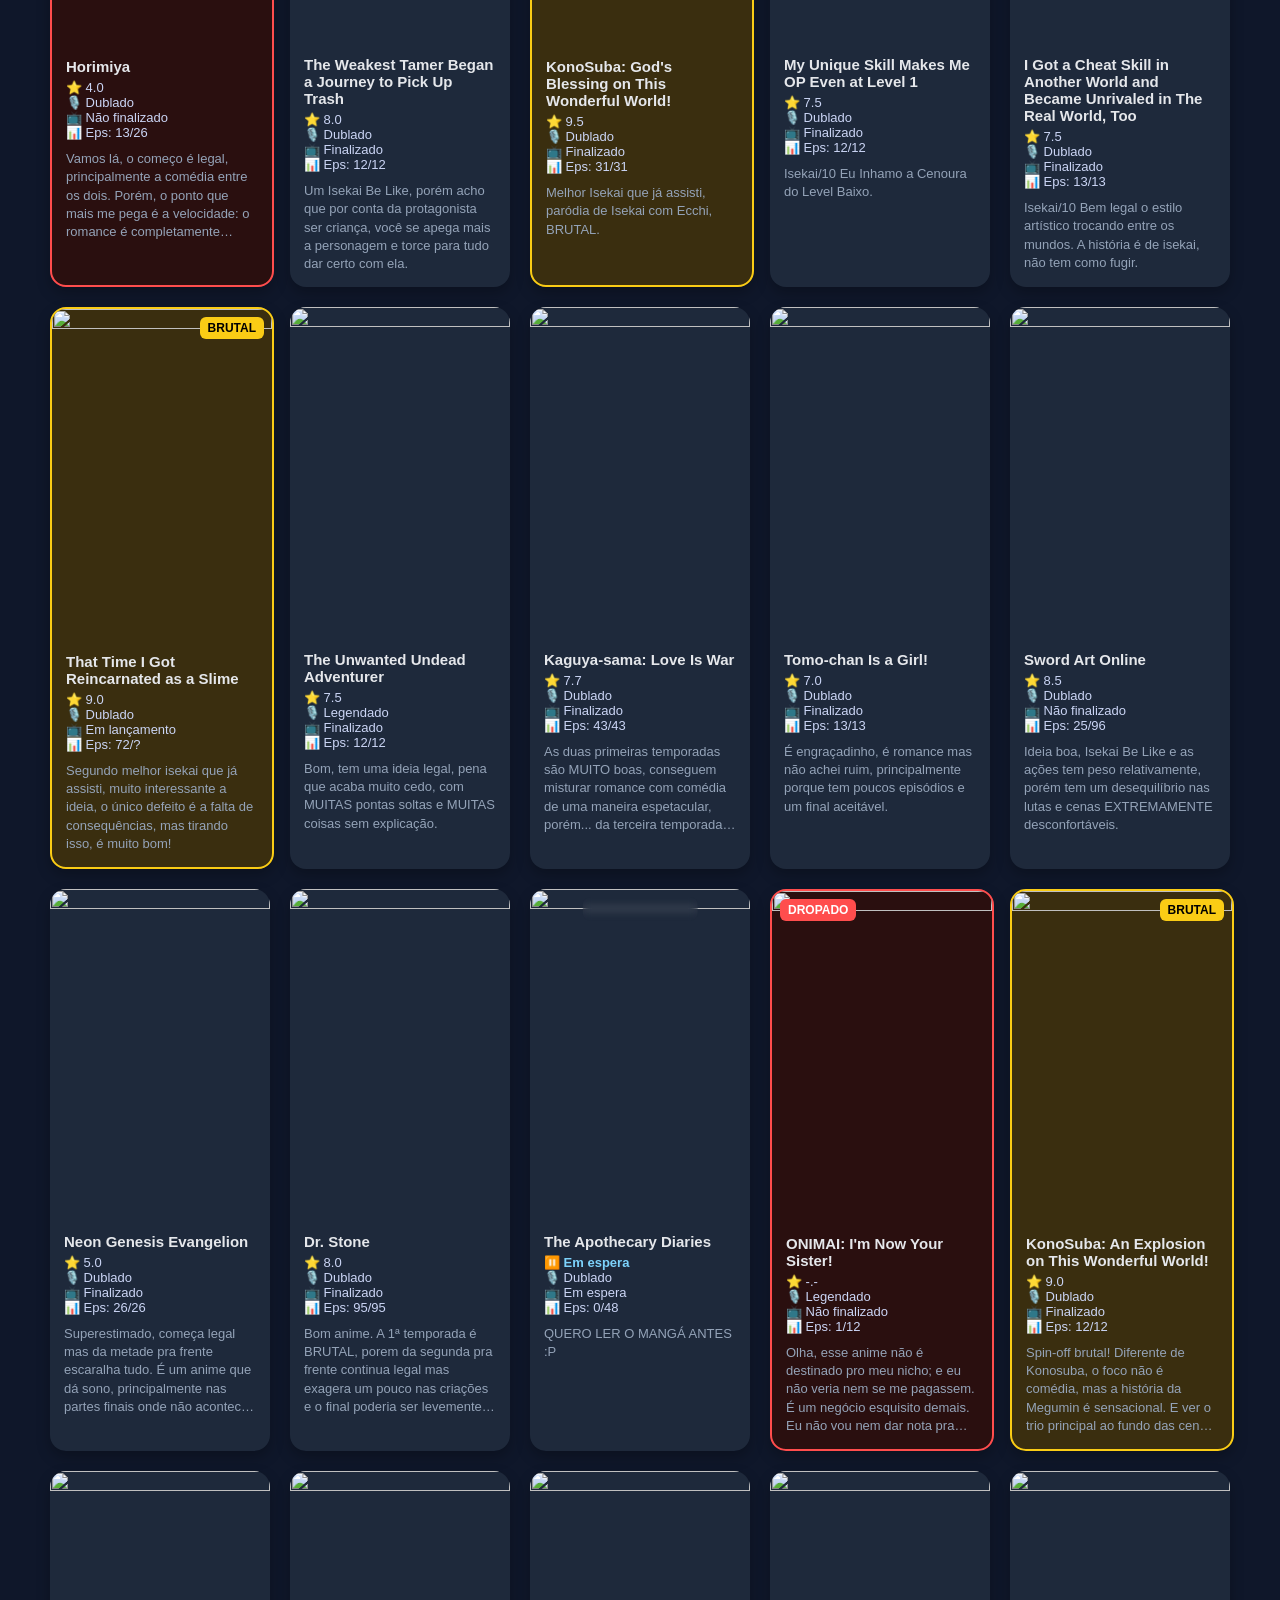
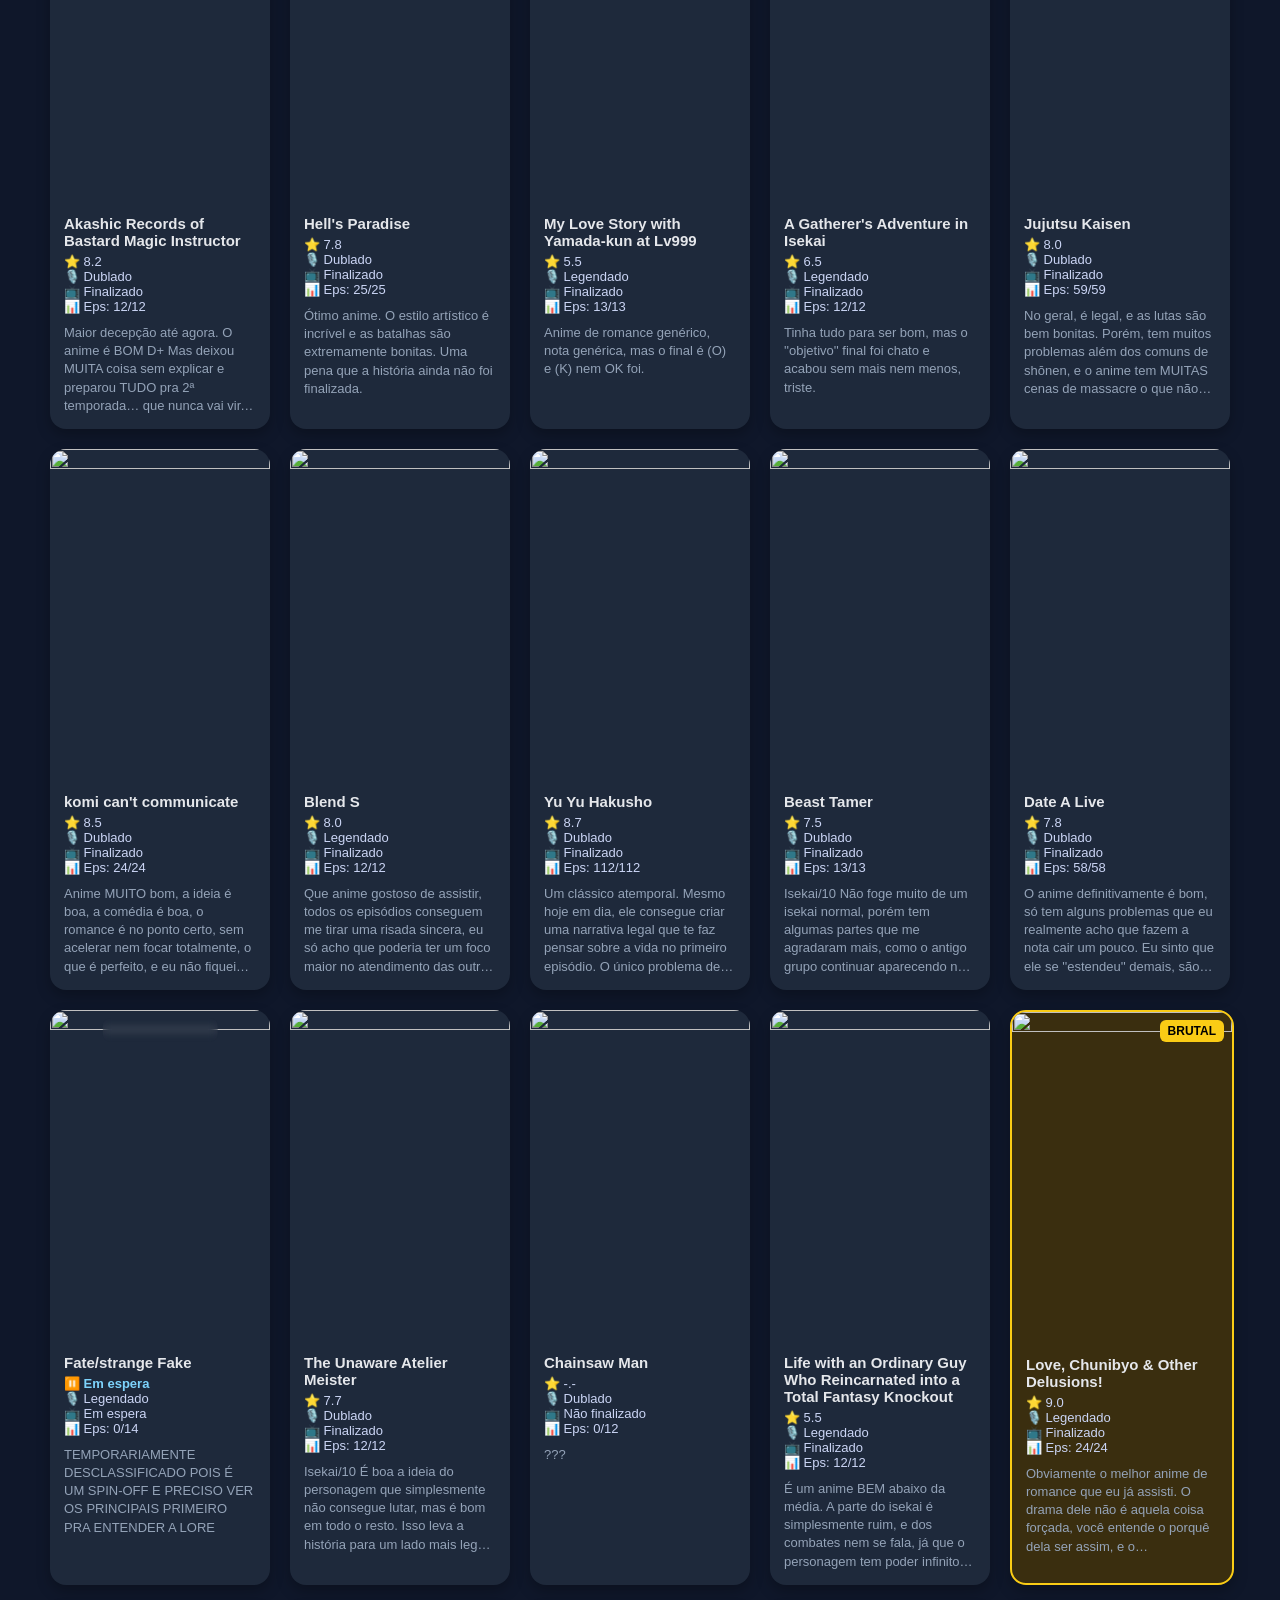
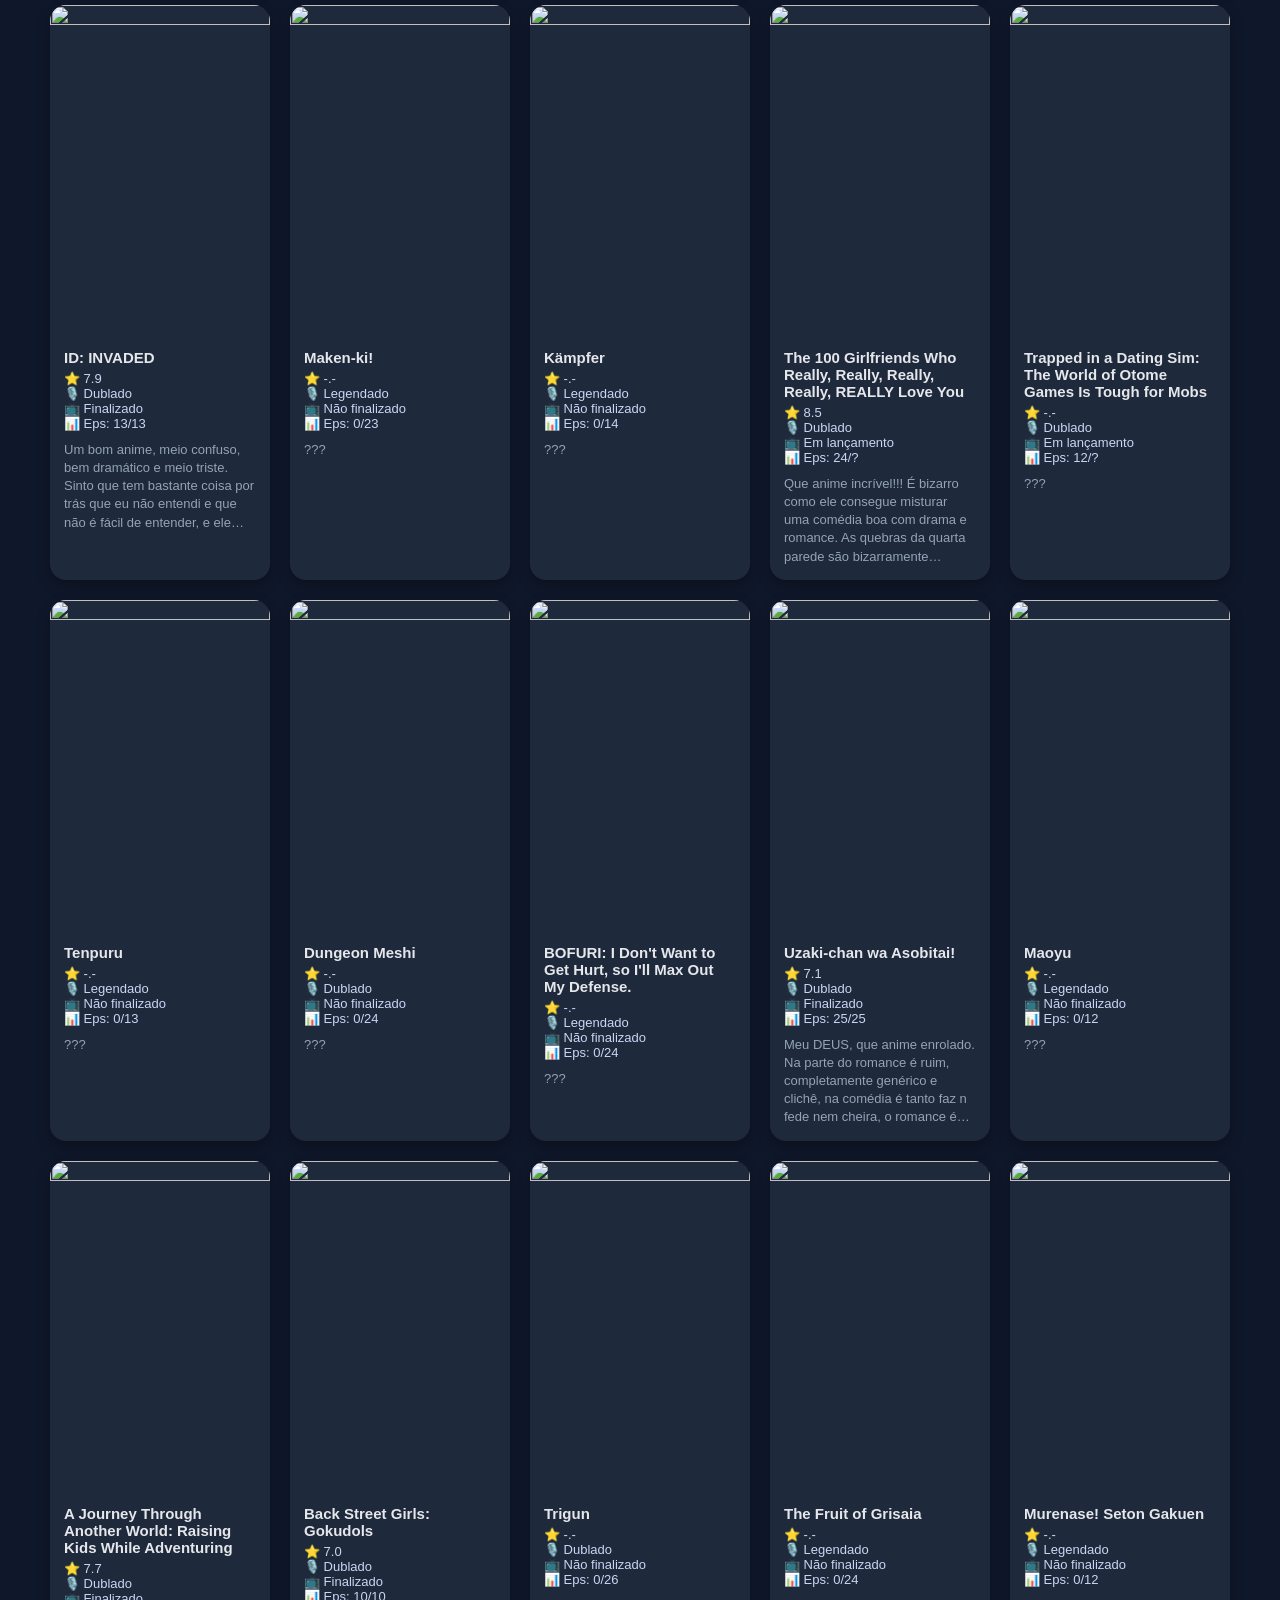
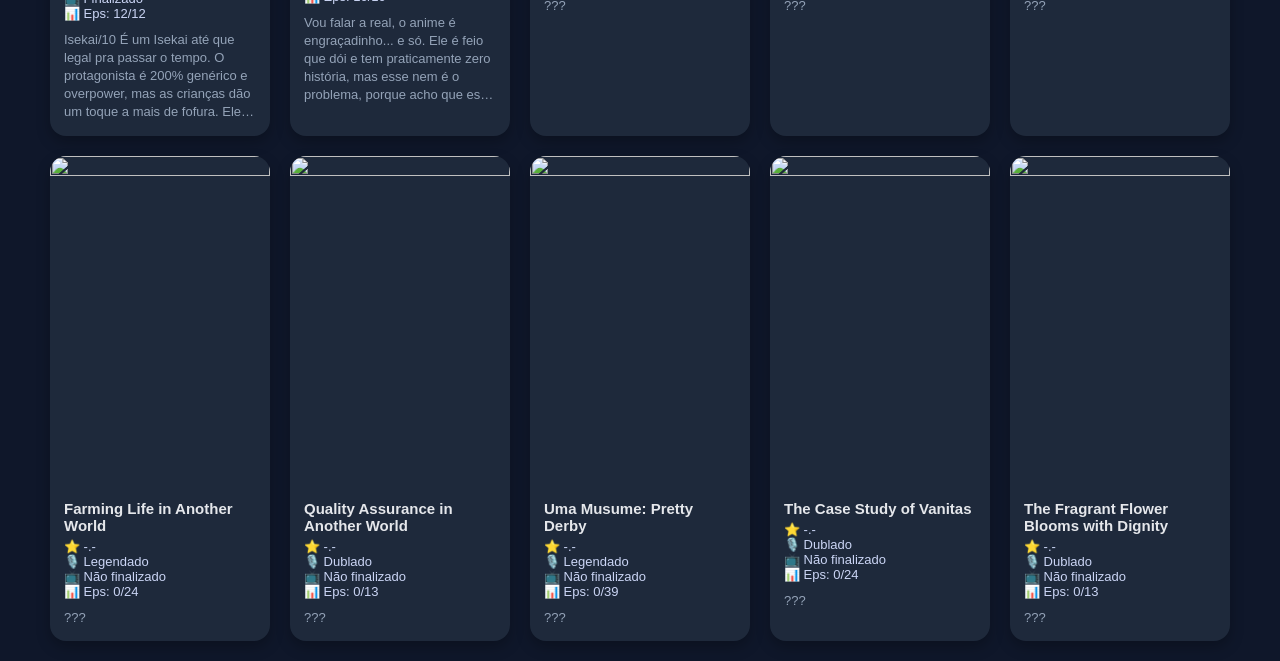
==== commit 4b0082ac: "Update index.html" ====
--- a/index.html
+++ b/index.html
@@ -15,210 +15,38 @@
 <div class="toolbar">
   <input type="text" id="search" placeholder="Pesquisar anime...">
 
-  <!-- FILTRO DE GÊNEROS -->
-  <div class="custom-dropdown genre-dropdown" id="genreDropdown">
+  
+  <select id="filtroGenero">
+    <option value="">Todos os Gêneros</option>
+    <option value="1">Romance</option>
+    <option value="2">Ação</option>
+    <option value="3">Ecchi</option>
+    <option value="4">Comédia</option>
+    <option value="5">Isekai</option>
+    <option value="6">Drama</option>
+    <option value="7">Fantasia</option>
+    <option value="8">Sci-Fi</option>
+    <option value="9">Slice of Life</option>
+    <option value="10">Shounen</option>
+    <option value="11">Aventura</option>
+    <option value="12">Sobrenatural</option>
+    <option value="13">Mistério</option>
+    <option value="14">Psicológico</option>
+    <option value="15">Harem</option>
+    <option value="16">Terror</option>
+    <option value="17">Mecha</option>
+    <option value="18">Esportes</option>
+    <option value="19">Musica</option>
+    <option value="20">Escolar</option>
+  </select>
 
-    <button type="button" class="dropdown-trigger" id="genreTrigger">
-      <span id="genreTriggerText">Todos os Gêneros</span>
-      <span class="dropdown-arrow">⌄</span>
-    </button>
-
-    <div class="dropdown-panel genre-panel" id="genrePanel">
-
-      <div class="genre-panel-title">Selecionar gêneros</div>
-
-      <div class="genre-grid">
-
-        <label class="genre-option">
-          <input type="checkbox" value="1">
-          <span>Romance</span>
-        </label>
-
-        <label class="genre-option">
-          <input type="checkbox" value="2">
-          <span>Ação</span>
-        </label>
-
-        <label class="genre-option">
-          <input type="checkbox" value="3">
-          <span>Ecchi</span>
-        </label>
-
-        <label class="genre-option">
-          <input type="checkbox" value="4">
-          <span>Comédia</span>
-        </label>
-
-        <label class="genre-option">
-          <input type="checkbox" value="5">
-          <span>Isekai</span>
-        </label>
-
-        <label class="genre-option">
-          <input type="checkbox" value="6">
-          <span>Drama</span>
-        </label>
-
-        <label class="genre-option">
-          <input type="checkbox" value="7">
-          <span>Fantasia</span>
-        </label>
-
-        <label class="genre-option">
-          <input type="checkbox" value="8">
-          <span>Sci-Fi</span>
-        </label>
-
-        <label class="genre-option">
-          <input type="checkbox" value="9">
-          <span>Slice of Life</span>
-        </label>
-
-        <label class="genre-option">
-          <input type="checkbox" value="10">
-          <span>Shounen</span>
-        </label>
-
-        <label class="genre-option">
-          <input type="checkbox" value="11">
-          <span>Aventura</span>
-        </label>
-
-        <label class="genre-option">
-          <input type="checkbox" value="12">
-          <span>Sobrenatural</span>
-        </label>
-
-        <label class="genre-option">
-          <input type="checkbox" value="13">
-          <span>Mistério</span>
-        </label>
-
-        <label class="genre-option">
-          <input type="checkbox" value="14">
-          <span>Psicológico</span>
-        </label>
-
-        <label class="genre-option">
-          <input type="checkbox" value="15">
-          <span>Harem</span>
-        </label>
-
-        <label class="genre-option">
-          <input type="checkbox" value="16">
-          <span>Terror</span>
-        </label>
-
-        <label class="genre-option">
-          <input type="checkbox" value="17">
-          <span>Mecha</span>
-        </label>
-
-        <label class="genre-option">
-          <input type="checkbox" value="18">
-          <span>Esportes</span>
-        </label>
-
-        <label class="genre-option">
-          <input type="checkbox" value="19">
-          <span>Música</span>
-        </label>
-
-        <label class="genre-option">
-          <input type="checkbox" value="20">
-          <span>Escolar</span>
-        </label>
-
-      </div>
-
-      <div class="genre-footer">
-
-        <div class="genre-mode">
-          <span class="genre-mode-title">Combinação:</span>
-
-          <label>
-            <input
-              type="radio"
-              name="genreMode"
-              value="all"
-              checked
-            >
-            Todos
-          </label>
-
-          <label>
-            <input
-              type="radio"
-              name="genreMode"
-              value="any"
-            >
-            Qualquer um
-          </label>
-        </div>
-
-        <button type="button" id="clearGenres" class="clear-genres">
-          Limpar
-        </button>
-
-      </div>
-
-    </div>
-  </div>
-
-
-  <!-- ORDEM -->
-  <div class="custom-dropdown order-dropdown" id="orderDropdown">
-
-    <button type="button" class="dropdown-trigger" id="orderTrigger">
-      <span id="orderTriggerText">Ordem: Padrão</span>
-      <span class="dropdown-arrow">⌄</span>
-    </button>
-
-    <div class="dropdown-panel order-panel" id="orderPanel">
-
-      <button
-        type="button"
-        class="order-option active"
-        data-value="padrao"
-      >
-        Ordem: Padrão
-      </button>
-
-      <button
-        type="button"
-        class="order-option"
-        data-value="nome"
-      >
-        Ordem: Nome (A-Z)
-      </button>
-
-      <button
-        type="button"
-        class="order-option"
-        data-value="nota"
-      >
-        Ordem: Maior Nota
-      </button>
-
-      <button
-        type="button"
-        class="order-option"
-        data-value="imdb"
-      >
-        Ordem: Maior Nota IMDB
-      </button>
-
-      <button
-        type="button"
-        class="order-option"
-        data-value="myAnimeList"
-      >
-        Ordem: Maior Nota My Anime List
-      </button>
-
-    </div>
-  </div>
-
+  <select id="tipoOrdem">
+    <option value="padrao">Ordem: Padrão</option>
+    <option value="nome">Ordem: Nome (A-Z)</option>
+    <option value="nota">Ordem: Maior Nota</option>
+    <option value="imdb">Ordem: Maior Nota IMDB</option>
+    <option value="MyAnimeList">Ordem: Maior Nota My Anime List</option>  
+  </select>
 
   <button id="ordem">⬆️ Crescente</button>
 </div>
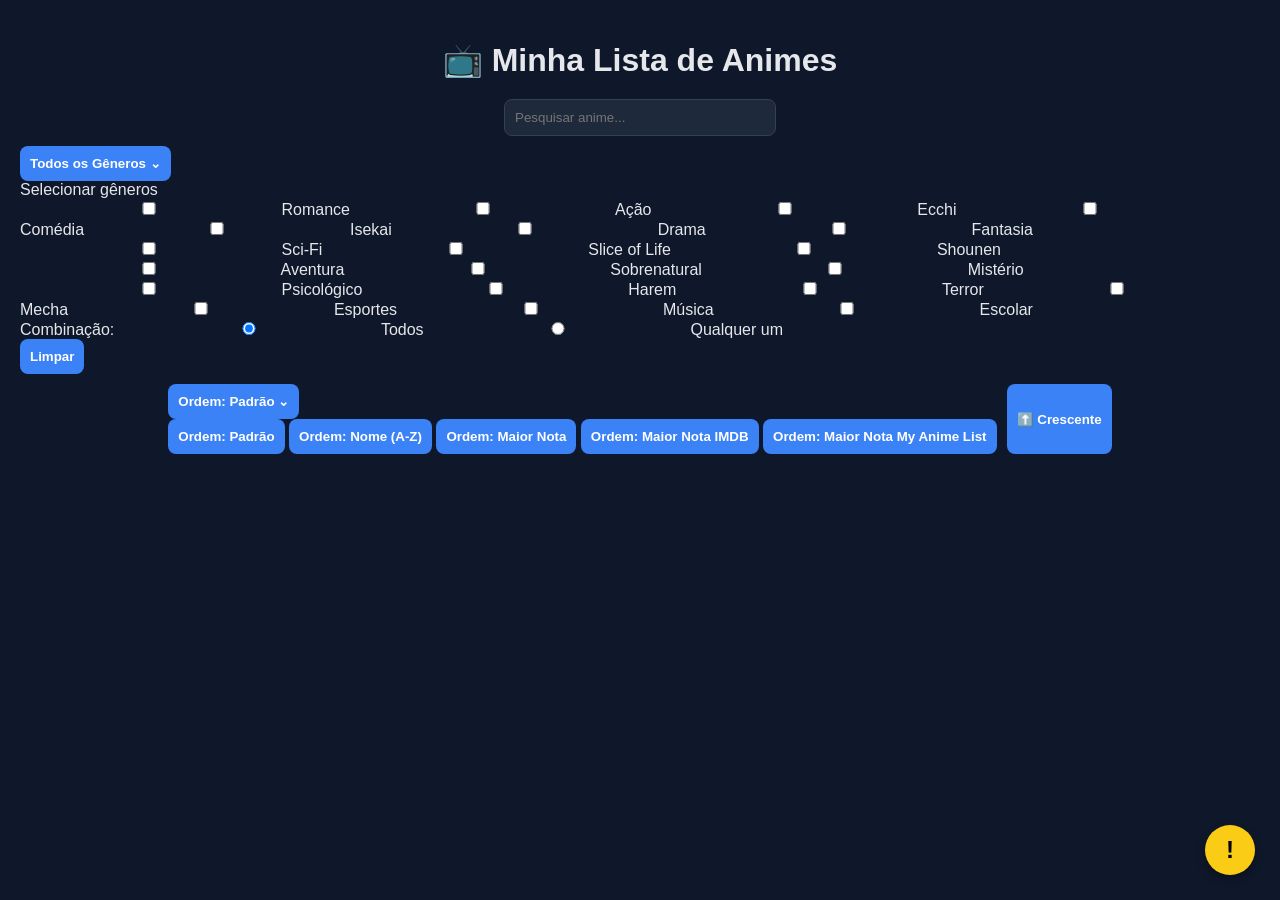
==== commit e01be0de: "Update index.html" ====
--- a/index.html
+++ b/index.html
@@ -15,71 +15,273 @@
 <div class="toolbar">
   <input type="text" id="search" placeholder="Pesquisar anime...">
 
-  
-  <select id="filtroGenero">
-    <option value="">Todos os Gêneros</option>
-    <option value="1">Romance</option>
-    <option value="2">Ação</option>
-    <option value="3">Ecchi</option>
-    <option value="4">Comédia</option>
-    <option value="5">Isekai</option>
-    <option value="6">Drama</option>
-    <option value="7">Fantasia</option>
-    <option value="8">Sci-Fi</option>
-    <option value="9">Slice of Life</option>
-    <option value="10">Shounen</option>
-    <option value="11">Aventura</option>
-    <option value="12">Sobrenatural</option>
-    <option value="13">Mistério</option>
-    <option value="14">Psicológico</option>
-    <option value="15">Harem</option>
-    <option value="16">Terror</option>
-    <option value="17">Mecha</option>
-    <option value="18">Esportes</option>
-    <option value="19">Musica</option>
-    <option value="20">Escolar</option>
-  </select>
-
-  <select id="tipoOrdem">
-    <option value="padrao">Ordem: Padrão</option>
-    <option value="nome">Ordem: Nome (A-Z)</option>
-    <option value="nota">Ordem: Maior Nota</option>
-    <option value="imdb">Ordem: Maior Nota IMDB</option>
-    <option value="MyAnimeList">Ordem: Maior Nota My Anime List</option>  
-  </select>
+  <!-- FILTRO DE GÊNEROS -->
+  <div class="custom-dropdown genre-dropdown" id="genreDropdown">
+
+    <button type="button" class="dropdown-trigger" id="genreTrigger">
+      <span id="genreTriggerText">Todos os Gêneros</span>
+      <span class="dropdown-arrow">⌄</span>
+    </button>
+
+    <div class="dropdown-panel genre-panel" id="genrePanel">
+
+      <div class="genre-panel-title">Selecionar gêneros</div>
+
+      <div class="genre-grid">
+
+        <label class="genre-option">
+          <input type="checkbox" value="1">
+          <span>Romance</span>
+        </label>
+
+        <label class="genre-option">
+          <input type="checkbox" value="2">
+          <span>Ação</span>
+        </label>
+
+        <label class="genre-option">
+          <input type="checkbox" value="3">
+          <span>Ecchi</span>
+        </label>
+
+        <label class="genre-option">
+          <input type="checkbox" value="4">
+          <span>Comédia</span>
+        </label>
+
+        <label class="genre-option">
+          <input type="checkbox" value="5">
+          <span>Isekai</span>
+        </label>
+
+        <label class="genre-option">
+          <input type="checkbox" value="6">
+          <span>Drama</span>
+        </label>
+
+        <label class="genre-option">
+          <input type="checkbox" value="7">
+          <span>Fantasia</span>
+        </label>
+
+        <label class="genre-option">
+          <input type="checkbox" value="8">
+          <span>Sci-Fi</span>
+        </label>
+
+        <label class="genre-option">
+          <input type="checkbox" value="9">
+          <span>Slice of Life</span>
+        </label>
+
+        <label class="genre-option">
+          <input type="checkbox" value="10">
+          <span>Shounen</span>
+        </label>
+
+        <label class="genre-option">
+          <input type="checkbox" value="11">
+          <span>Aventura</span>
+        </label>
+
+        <label class="genre-option">
+          <input type="checkbox" value="12">
+          <span>Sobrenatural</span>
+        </label>
+
+        <label class="genre-option">
+          <input type="checkbox" value="13">
+          <span>Mistério</span>
+        </label>
+
+        <label class="genre-option">
+          <input type="checkbox" value="14">
+          <span>Psicológico</span>
+        </label>
+
+        <label class="genre-option">
+          <input type="checkbox" value="15">
+          <span>Harem</span>
+        </label>
+
+        <label class="genre-option">
+          <input type="checkbox" value="16">
+          <span>Terror</span>
+        </label>
+
+        <label class="genre-option">
+          <input type="checkbox" value="17">
+          <span>Mecha</span>
+        </label>
+
+        <label class="genre-option">
+          <input type="checkbox" value="18">
+          <span>Esportes</span>
+        </label>
+
+        <label class="genre-option">
+          <input type="checkbox" value="19">
+          <span>Música</span>
+        </label>
+
+        <label class="genre-option">
+          <input type="checkbox" value="20">
+          <span>Escolar</span>
+        </label>
+
+      </div>
+
+      <div class="genre-footer">
+
+        <div class="genre-mode">
+          <span class="genre-mode-title">Combinação:</span>
+
+          <label>
+            <input
+              type="radio"
+              name="genreMode"
+              value="all"
+              checked
+            >
+            Todos
+          </label>
+
+          <label>
+            <input
+              type="radio"
+              name="genreMode"
+              value="any"
+            >
+            Qualquer um
+          </label>
+        </div>
+
+        <button type="button" id="clearGenres" class="clear-genres">
+          Limpar
+        </button>
+
+      </div>
+
+    </div>
+  </div>
+
+
+  <!-- ORDEM -->
+  <div class="custom-dropdown order-dropdown" id="orderDropdown">
+
+    <button type="button" class="dropdown-trigger" id="orderTrigger">
+      <span id="orderTriggerText">Ordem: Padrão</span>
+      <span class="dropdown-arrow">⌄</span>
+    </button>
+
+    <div class="dropdown-panel order-panel" id="orderPanel">
+
+      <button
+        type="button"
+        class="order-option active"
+        data-value="padrao"
+      >
+        Ordem: Padrão
+      </button>
+
+      <button
+        type="button"
+        class="order-option"
+        data-value="nome"
+      >
+        Ordem: Nome (A-Z)
+      </button>
+
+      <button
+        type="button"
+        class="order-option"
+        data-value="nota"
+      >
+        Ordem: Maior Nota
+      </button>
+
+      <button
+        type="button"
+        class="order-option"
+        data-value="imdb"
+      >
+        Ordem: Maior Nota IMDB
+      </button>
+
+      <button
+        type="button"
+        class="order-option"
+        data-value="myAnimeList"
+      >
+        Ordem: Maior Nota My Anime List
+      </button>
+
+    </div>
+  </div>
+
 
   <button id="ordem">⬆️ Crescente</button>
 </div>
 
+
 <div class="container"></div>
+
 
 <div class="info-popup-wrapper">
   <div class="info-popout">
     <strong>📊 Estatísticas do Catálogo:</strong>
-    <div id="estatisticasGerais" style="margin: 5px 0 15px 0; font-size: 13px; line-height: 1.4; color: #cbd5e1;"></div>
-    <hr style="border: 0; border-top: 1px solid #334155; margin-bottom: 10px;">
+
+    <div
+      id="estatisticasGerais"
+      style="margin: 5px 0 15px 0; font-size: 13px; line-height: 1.4; color: #cbd5e1;"
+    ></div>
+
+    <hr
+      style="border: 0; border-top: 1px solid #334155; margin-bottom: 10px;"
+    >
+
     <strong>Aviso Importante:</strong><br>
-    Todos os animes do catálogo foram escolhidos por recomendação ou por cortes no YouTube/Instagram, então não sou responsável por qualquer anime esquisito 🙂. Além disso, todas as notas e análises são exclusivamente pessoais. Eu posso não ter gostado de algum anime que você goste, mas isso não é ruim! É uma oportunidade! Converse comigo, mostre seus pontos de vista, ficaria feliz em bater um papo sobre! 🍷🗿 (Notas do IMDB e My Anime List pegas dia 17/08/26)
-  </div>
+
+    Todos os animes do catálogo foram escolhidos por recomendação ou por cortes no YouTube/Instagram, então não sou responsável por qualquer anime esquisito 🙂. Além disso, todas as notas e análises são exclusivamente pessoais. Eu posso não ter gostado de algum anime que você goste, mas isso não é ruim! É uma oportunidade! Converse comigo, mostre seus pontos de vista, ficaria feliz em bater um papo sobre! 🍷🗿 (Notas do IMDB pegas dia 31/05/26)
+  </div>
+
   <div class="info-btn">!</div>
 </div>
 
+
 <div class="modal-overlay" id="animeModal">
   <div class="modal-content" id="modalContent">
+
     <button class="btn-fechar" onclick="fecharModal()">✕</button>
+
     <div class="modal-header" id="modalHeader"></div>
+
     <div class="modal-body">
-      <div class="modal-title" id="modalTitle">Nome do Anime</div>
-      <div class="modal-grid-info" id="modalGridInfo"></div>
-      <div class="modal-review-title">✍️Minha Análise:</div>
-      <div class="modal-desc" id="modalDesc">Descrição aqui...</div>
+
+      <div class="modal-title" id="modalTitle">
+        Nome do Anime
+      </div>
+
+      <div
+        class="modal-grid-info"
+        id="modalGridInfo"
+      ></div>
+
+      <div class="modal-review-title">
+        ✍️Minha Análise:
+      </div>
+
+      <div class="modal-desc" id="modalDesc">
+        Descrição aqui...
+      </div>
+
     </div>
   </div>
 </div>
+
 
 <script src="./animes.js"></script>
 <script src="./script.js"></script>
-  
 
 </body>
 </html>
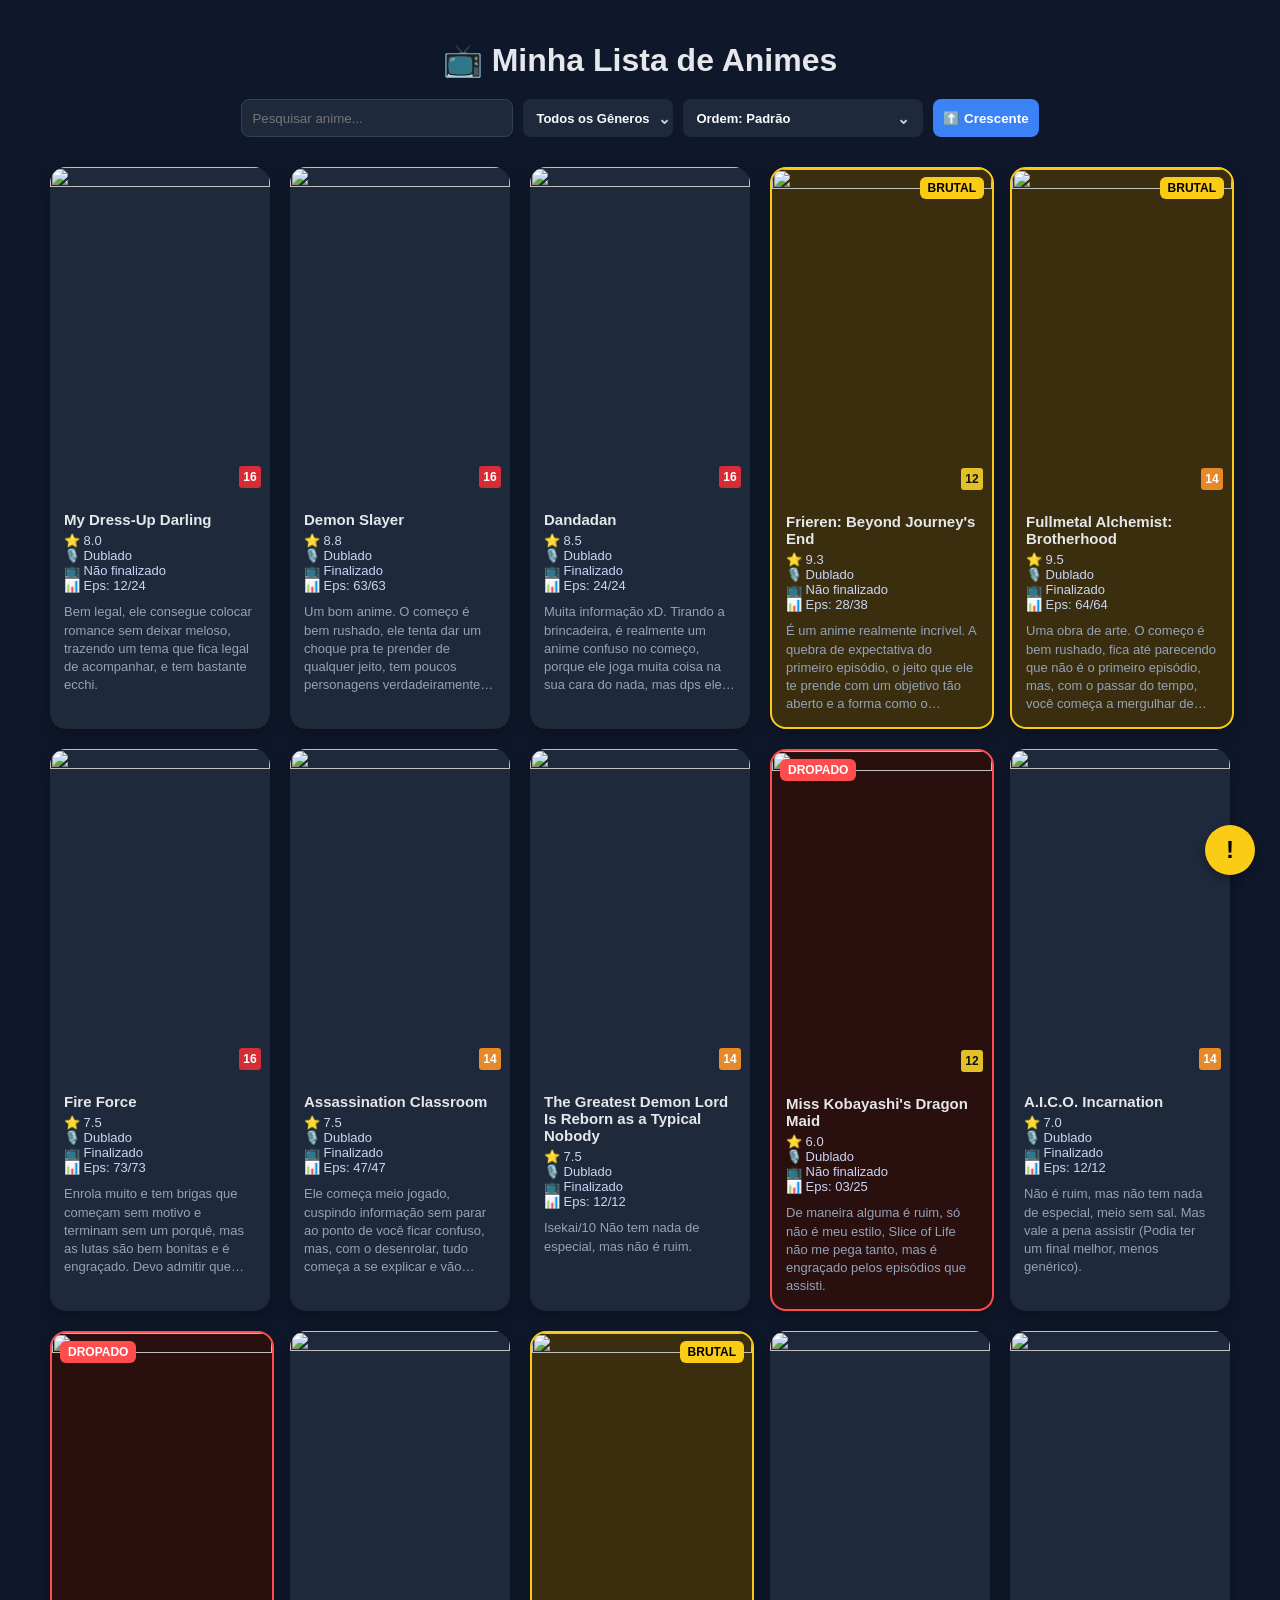
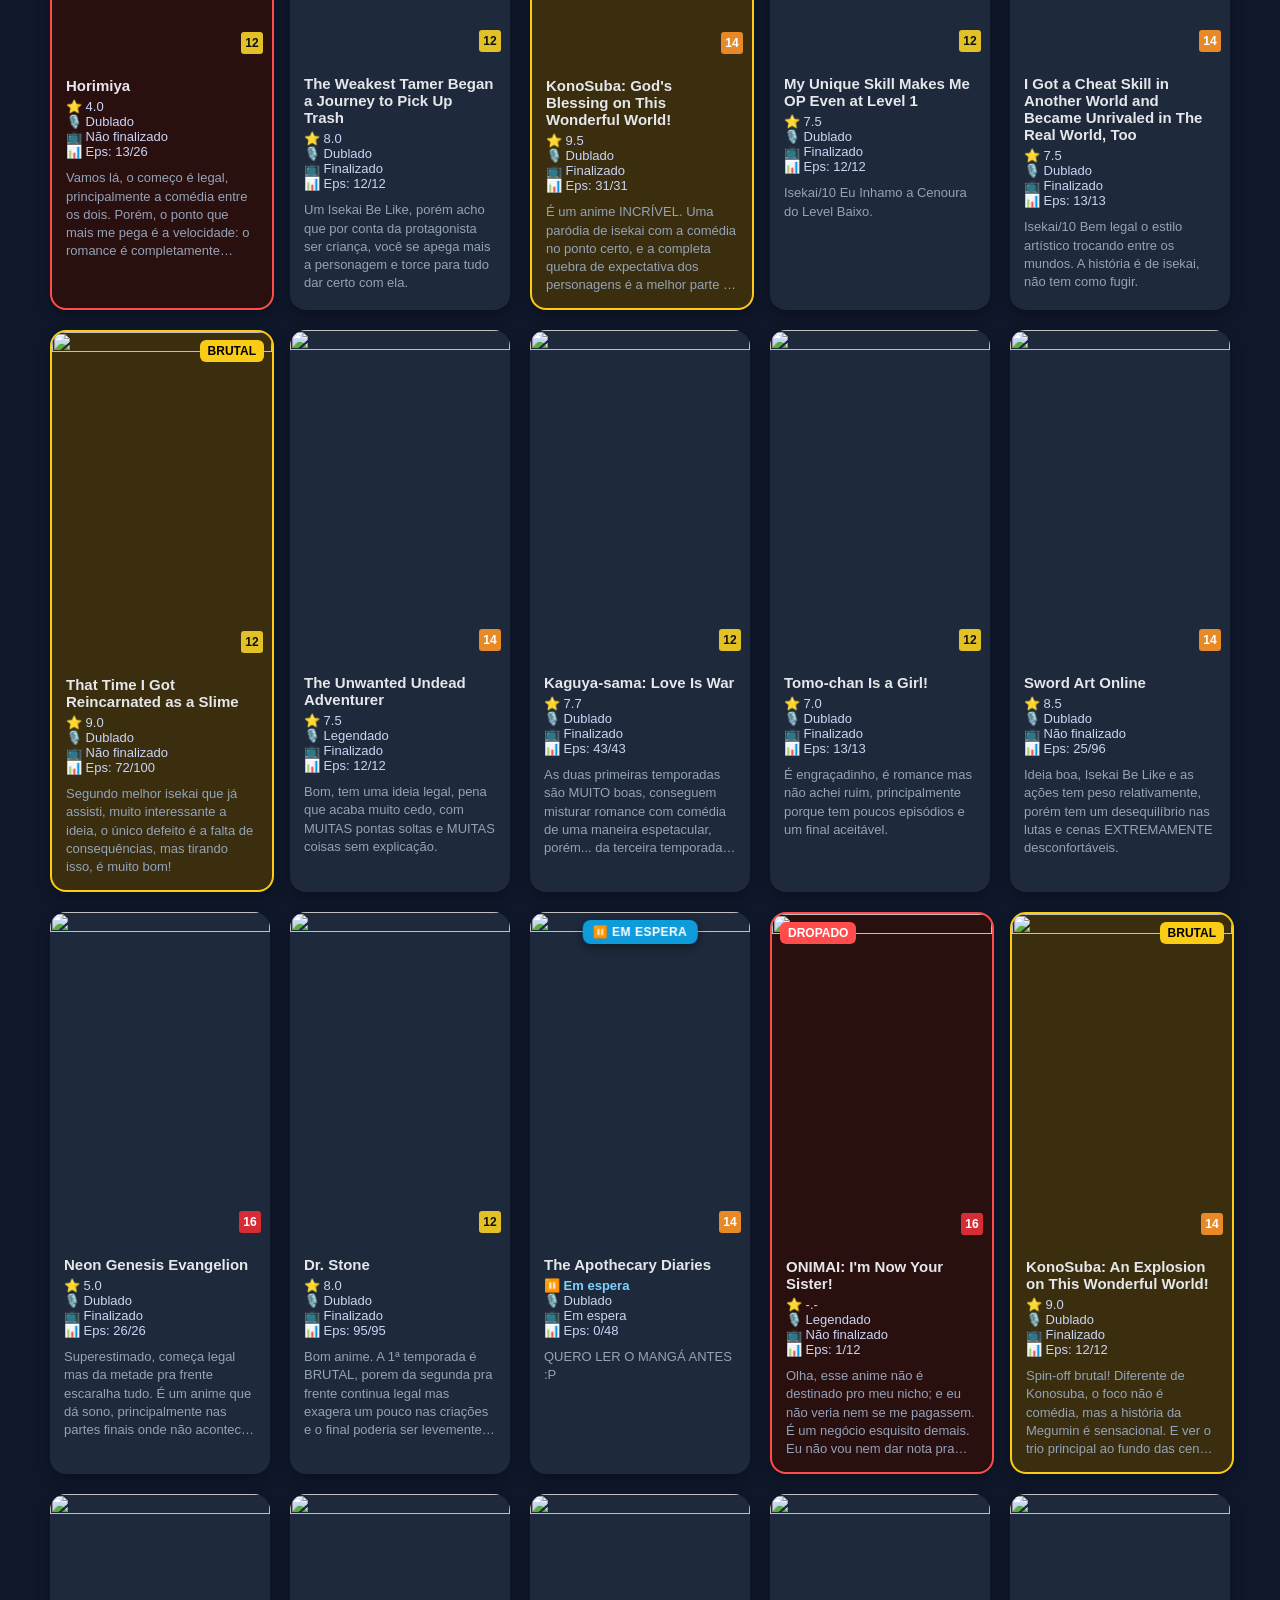
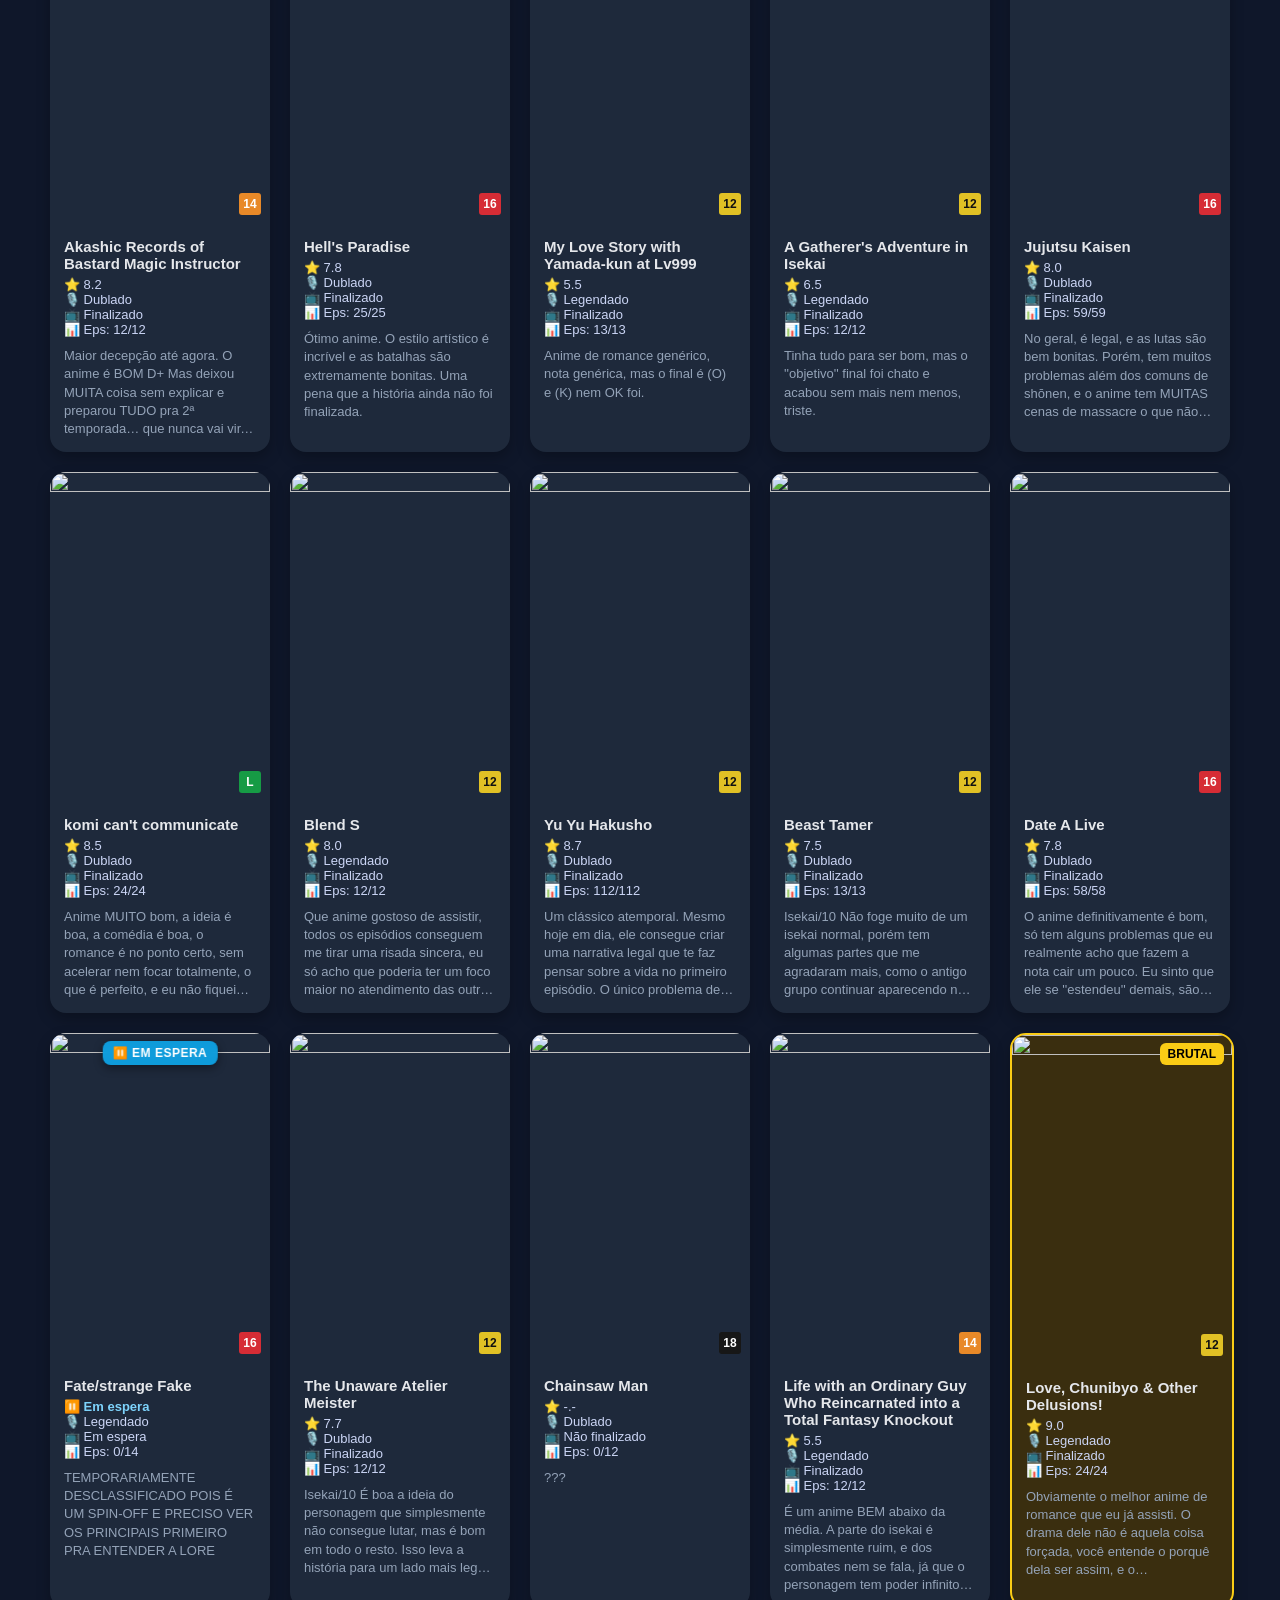
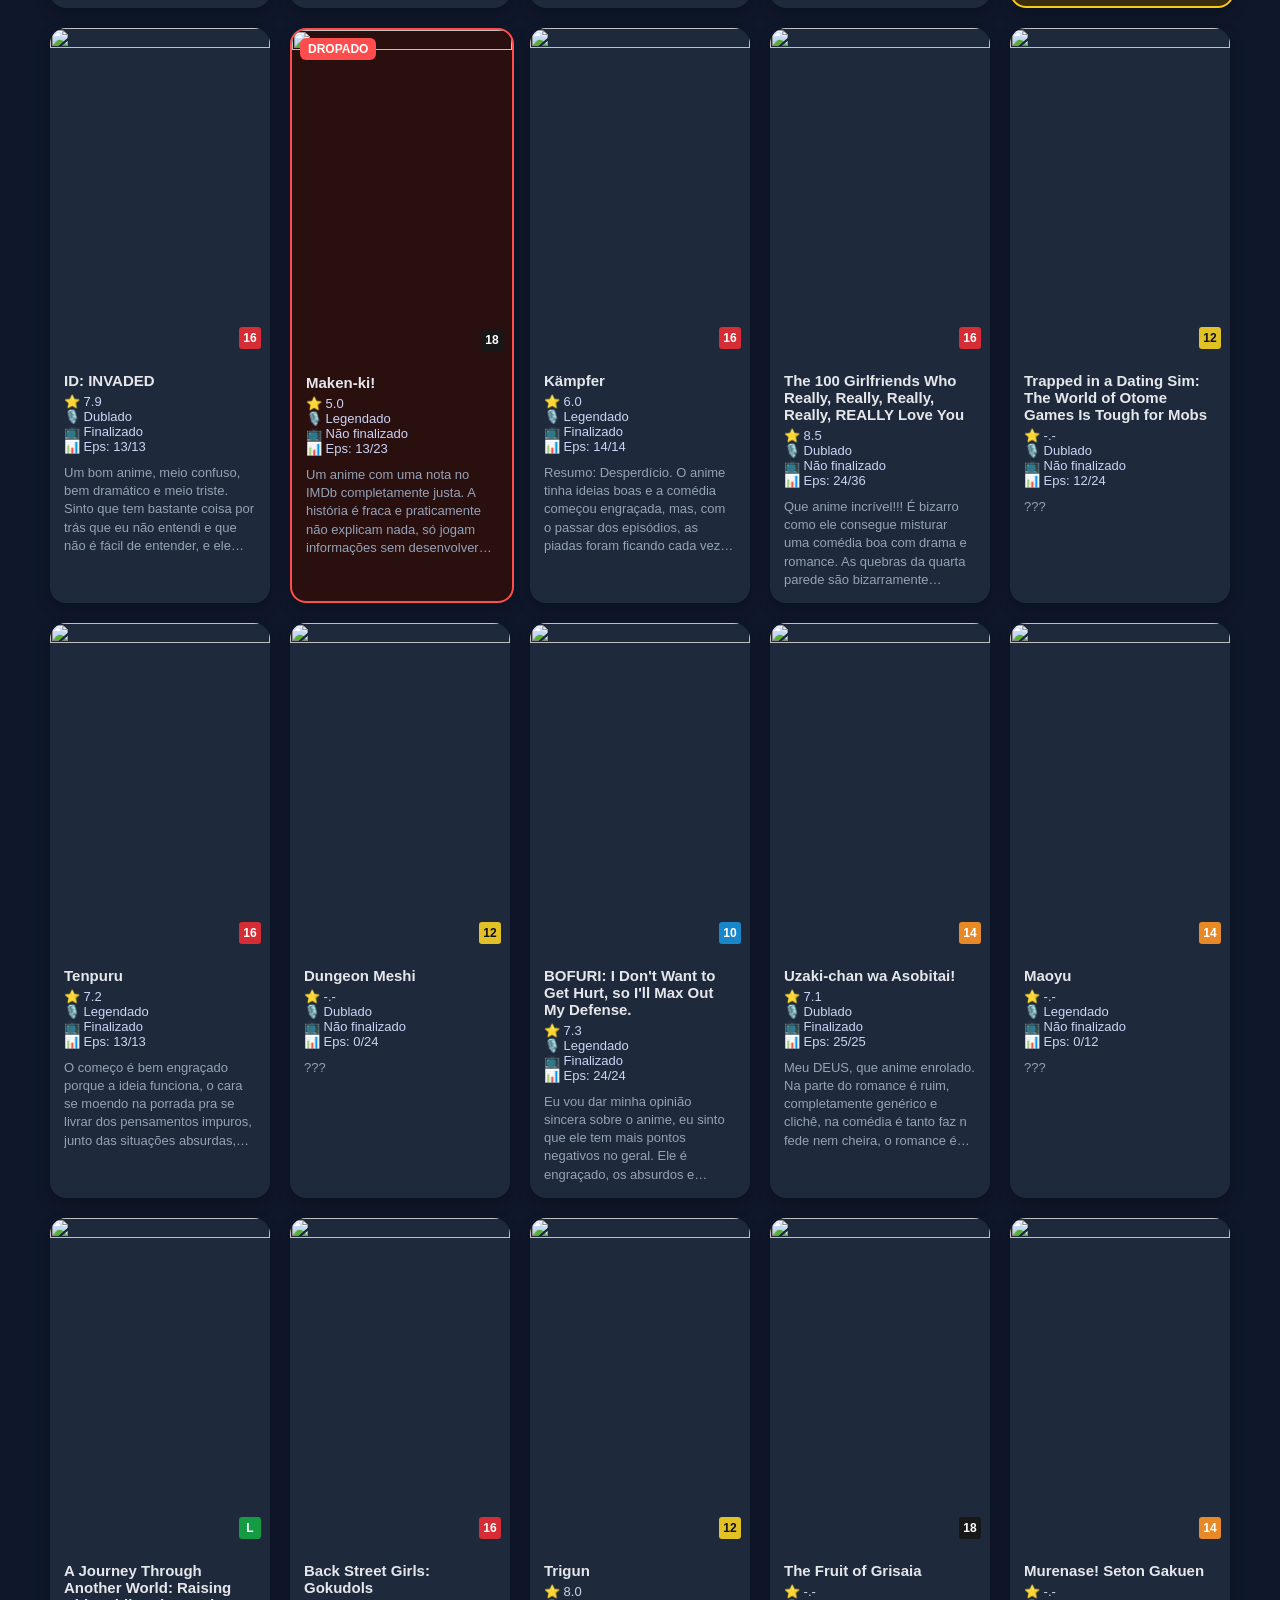
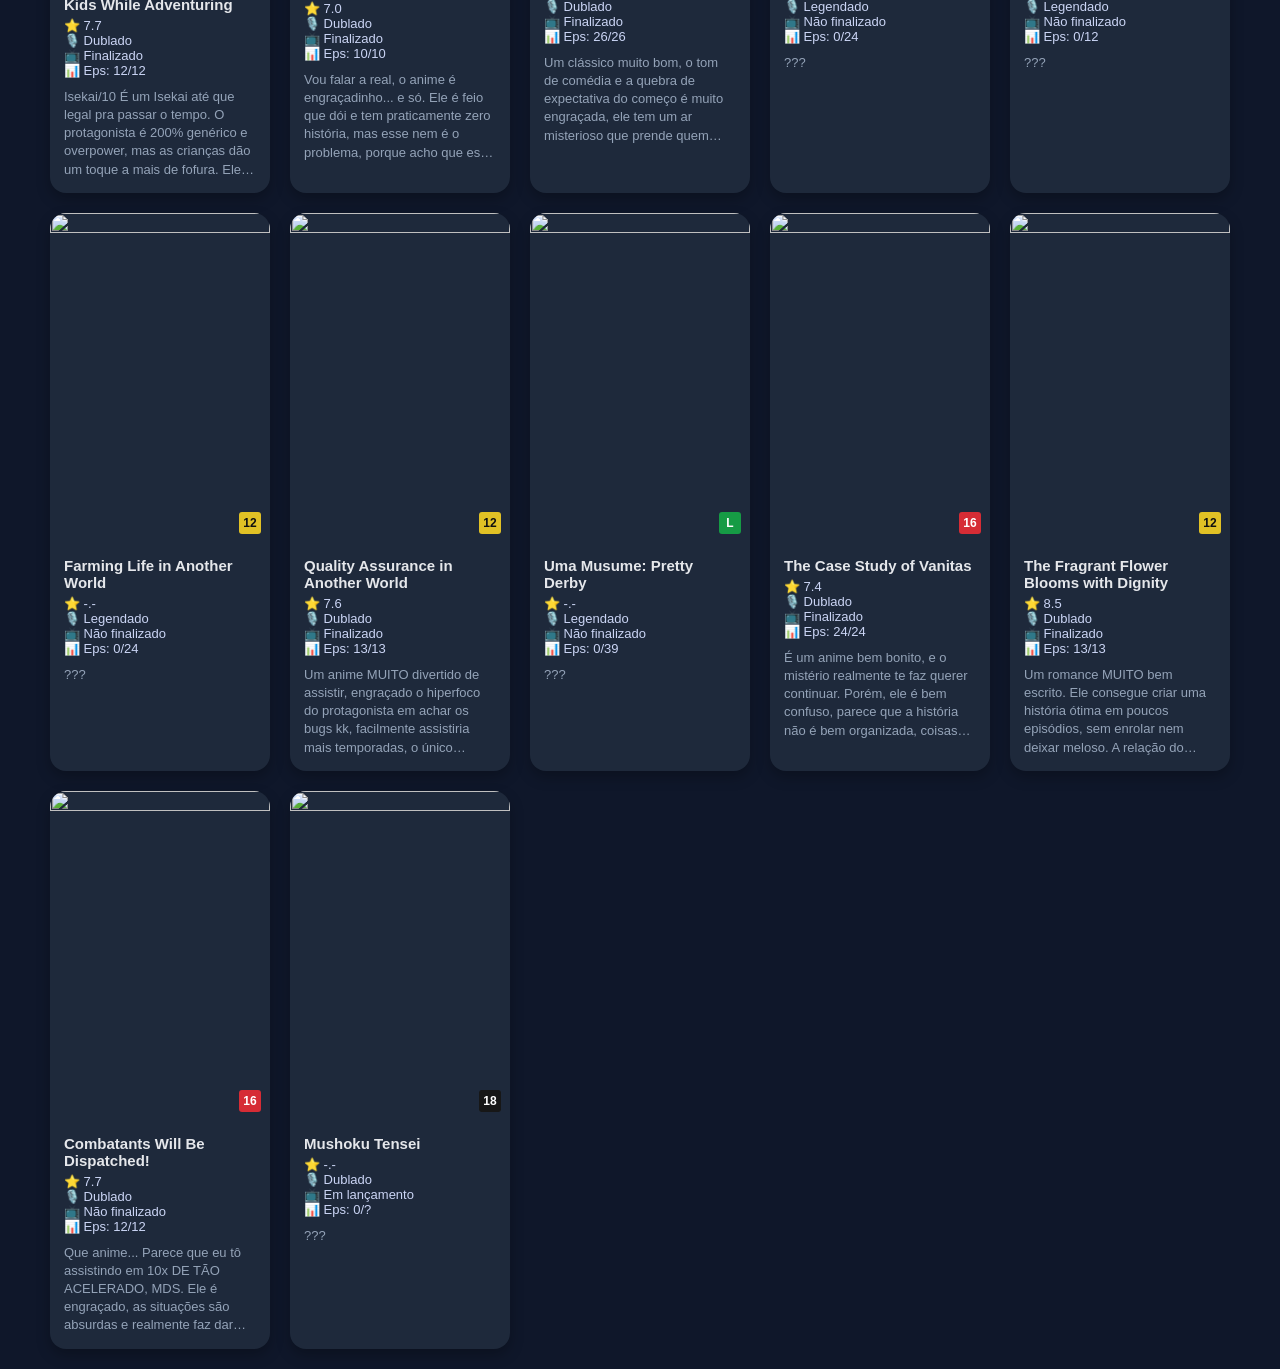
==== commit 877ab683: "Atualizar aviso de datas e origem das classificações" ====
--- a/index.html
+++ b/index.html
@@ -242,7 +242,7 @@
 
     <strong>Aviso Importante:</strong><br>
 
-    Todos os animes do catálogo foram escolhidos por recomendação ou por cortes no YouTube/Instagram, então não sou responsável por qualquer anime esquisito 🙂. Além disso, todas as notas e análises são exclusivamente pessoais. Eu posso não ter gostado de algum anime que você goste, mas isso não é ruim! É uma oportunidade! Converse comigo, mostre seus pontos de vista, ficaria feliz em bater um papo sobre! 🍷🗿 (Notas do IMDB pegas dia 31/05/26)
+    Todos os animes do catálogo foram escolhidos por recomendação ou por cortes no YouTube/Instagram, então não sou responsável por qualquer anime esquisito 🙂. Além disso, todas as notas e análises são exclusivamente pessoais. Eu posso não ter gostado de algum anime que você goste, mas isso não é ruim! É uma oportunidade! Converse comigo, mostre seus pontos de vista, ficaria feliz em bater um papo sobre! 🍷🗿 (Classificações indicativas estimadas e preenchidas em 11/10/26; não representam necessariamente a classificação oficial brasileira. Notas do IMDb consultadas originalmente em 31/05/26; as notas ainda não foram todas reconferidas.)
   </div>
 
   <div class="info-btn">!</div>
--- a/style.css
+++ b/style.css
@@ -61,6 +61,37 @@
 
   z-index: 5;
 }
+
+/* Classificação indicativa sobre o canto inferior direito da capa */
+.banner-container {
+  position: relative;
+  width: 100%;
+}
+.banner-container .banner {
+  display: block;
+}
+.classificacao-selo {
+  position: absolute;
+  right: 9px;
+  bottom: 9px;
+  width: 22px;
+  height: 22px;
+  display: flex;
+  align-items: center;
+  justify-content: center;
+  border-radius: 3px;
+  background: #64748b;
+  color: #fff;
+  font: 700 12px Arial, sans-serif;
+  line-height: 1;
+  pointer-events: none;
+}
+.classificacao-selo[data-classificacao="L"] { background: #169b45; }
+.classificacao-selo[data-classificacao="10"] { background: #1887c9; }
+.classificacao-selo[data-classificacao="12"] { background: #e1c125; color: #111; }
+.classificacao-selo[data-classificacao="14"] { background: #e88928; }
+.classificacao-selo[data-classificacao="16"] { background: #d62c35; }
+.classificacao-selo[data-classificacao="18"] { background: #171717; }
 
 .banner {
   width: 100%;
@@ -532,3 +563,345 @@
   font-size: 14px;
   flex-shrink: 0;
 }
+
+.custom-dropdown {
+  position: relative;
+  flex-shrink: 0;
+}
+
+.genre-dropdown {
+  width: 150px;
+}
+
+.order-dropdown {
+  width: 240px;
+}
+
+.dropdown-trigger {
+  width: 100%;
+  height: 38px;
+  padding: 0 12px;
+  background: #1e293b;
+  color: #f8fafc;
+  border: 1px solid transparent;
+  border-radius: 8px;
+  display: flex;
+  align-items: center;
+  justify-content: space-between;
+  gap: 8px;
+  font-size: 13px;
+  font-weight: 600;
+  text-align: left;
+  cursor: pointer;
+  white-space: nowrap;
+  box-sizing: border-box;
+  transition: background 0.15s ease, border-color 0.15s ease;
+}
+
+.dropdown-trigger:hover,
+.custom-dropdown.open .dropdown-trigger {
+  background: #243147;
+  border-color: #334155;
+}
+
+.dropdown-arrow {
+  flex: 0 0 auto;
+  font-size: 15px;
+  line-height: 1;
+  opacity: 0.8;
+  transition: transform 0.18s ease;
+}
+
+.custom-dropdown.open .dropdown-arrow {
+  transform: rotate(180deg);
+}
+
+.dropdown-panel {
+  position: absolute;
+  top: calc(100% + 8px);
+  left: 0;
+
+  background: #172033;
+
+  border: 1px solid #334155;
+  border-radius: 12px;
+
+  box-shadow: 0 16px 40px rgba(0, 0, 0, 0.45);
+
+  z-index: 100;
+
+  opacity: 0;
+  visibility: hidden;
+  transform: translateY(-5px);
+  pointer-events: none;
+
+  transition:
+    opacity 0.14s ease,
+    transform 0.14s ease,
+    visibility 0.14s;
+
+  box-sizing: border-box;
+}
+
+.custom-dropdown.open .dropdown-panel {
+  opacity: 1;
+  visibility: visible;
+  transform: translateY(0);
+  pointer-events: auto;
+}
+
+.genre-panel {
+  width: 390px;
+  padding: 12px;
+}
+
+.genre-panel-title {
+  color: #cbd5e1;
+  font-size: 12px;
+  font-weight: 700;
+  margin: 1px 2px 10px;
+}
+
+.genre-grid {
+  display: grid;
+  grid-template-columns: repeat(2, minmax(0, 1fr));
+  gap: 6px;
+}
+
+.genre-option {
+  min-width: 0;
+  min-height: 34px;
+
+  padding: 0 10px;
+
+  border: 1px solid transparent;
+  border-radius: 8px;
+
+  display: flex;
+  align-items: center;
+  gap: 9px;
+
+  color: #e2e8f0;
+  font-size: 12px;
+
+  cursor: pointer;
+  user-select: none;
+
+  box-sizing: border-box;
+
+  transition:
+    background 0.14s ease,
+    border-color 0.14s ease,
+    color 0.14s ease;
+}
+
+.genre-option:hover {
+  background: #202d42;
+  border-color: #334155;
+}
+
+.genre-option:has(input:checked) {
+  background: rgba(59, 130, 246, 0.18);
+  border-color: rgba(96, 165, 250, 0.4);
+  color: #bfdbfe;
+}
+
+/* Corrige o input { width: 250px } geral */
+.genre-option input[type="checkbox"],
+.genre-mode input[type="radio"] {
+  width: 15px;
+  height: 15px;
+  min-width: 15px;
+
+  margin: 0;
+  padding: 0;
+  border: 0;
+
+  flex: 0 0 15px;
+
+  accent-color: #3b82f6;
+
+  cursor: pointer;
+}
+
+.genre-option span {
+  min-width: 0;
+
+  overflow: hidden;
+  text-overflow: ellipsis;
+  white-space: nowrap;
+}
+
+.genre-footer {
+  margin-top: 10px;
+  padding-top: 10px;
+
+  border-top: 1px solid #334155;
+
+  display: flex;
+  align-items: center;
+  justify-content: space-between;
+
+  gap: 10px;
+}
+
+.genre-mode {
+  min-width: 0;
+
+  display: flex;
+  align-items: center;
+
+  gap: 5px;
+
+  color: #cbd5e1;
+  font-size: 11px;
+}
+
+.genre-mode-title {
+  margin-right: 2px;
+
+  color: #64748b;
+
+  white-space: nowrap;
+}
+
+.genre-mode label {
+  min-width: 0;
+
+  padding: 6px 8px;
+
+  border: 1px solid #334155;
+  border-radius: 7px;
+
+  display: flex;
+  align-items: center;
+  gap: 5px;
+
+  color: #cbd5e1;
+  background: #1e293b;
+
+  cursor: pointer;
+  white-space: nowrap;
+
+  box-sizing: border-box;
+
+  transition:
+    background 0.14s ease,
+    border-color 0.14s ease,
+    color 0.14s ease;
+}
+
+.genre-mode label:hover {
+  background: #263449;
+}
+
+.genre-mode label:has(input:checked) {
+  background: rgba(59, 130, 246, 0.17);
+  border-color: rgba(96, 165, 250, 0.45);
+  color: #dbeafe;
+}
+
+.clear-genres {
+  width: auto;
+  flex: 0 0 auto;
+
+  padding: 7px 9px;
+
+  border: 1px solid #334155;
+  border-radius: 7px;
+
+  background: #1e293b;
+
+  color: #94a3b8;
+
+  font-size: 11px;
+  font-weight: 700;
+  line-height: 1;
+}
+
+.clear-genres:hover {
+  background: #334155;
+  color: #f8fafc;
+}
+
+.order-panel {
+  width: 100%;
+
+  padding: 5px;
+
+  overflow: hidden;
+
+  border-radius: 12px;
+}
+
+.order-option {
+  width: 100%;
+
+  display: block;
+
+  padding: 9px 10px;
+
+  border: 0;
+  border-radius: 7px;
+
+  background: transparent;
+
+  color: #cbd5e1;
+
+  font-size: 12px;
+  font-weight: 500;
+
+  text-align: left;
+
+  cursor: pointer;
+
+  transition:
+    background 0.14s ease,
+    color 0.14s ease;
+}
+
+.order-option:hover {
+  background: #243147;
+  color: #f8fafc;
+}
+
+.order-option.active {
+  background: rgba(59, 130, 246, 0.2);
+  color: #bfdbfe;
+}
+
+@media (max-width: 600px) {
+
+  .genre-panel {
+    width: min(390px, calc(100vw - 32px));
+  }
+
+  .genre-mode-title {
+    display: none;
+  }
+}
+
+@media (max-width: 430px) {
+
+  .genre-grid {
+    grid-template-columns: 1fr;
+  }
+
+  .genre-footer {
+    align-items: stretch;
+    flex-direction: column;
+  }
+
+  .genre-mode {
+    width: 100%;
+  }
+
+  .genre-mode label {
+    flex: 1;
+    justify-content: center;
+  }
+
+  .clear-genres {
+    width: 100%;
+  }
+}
